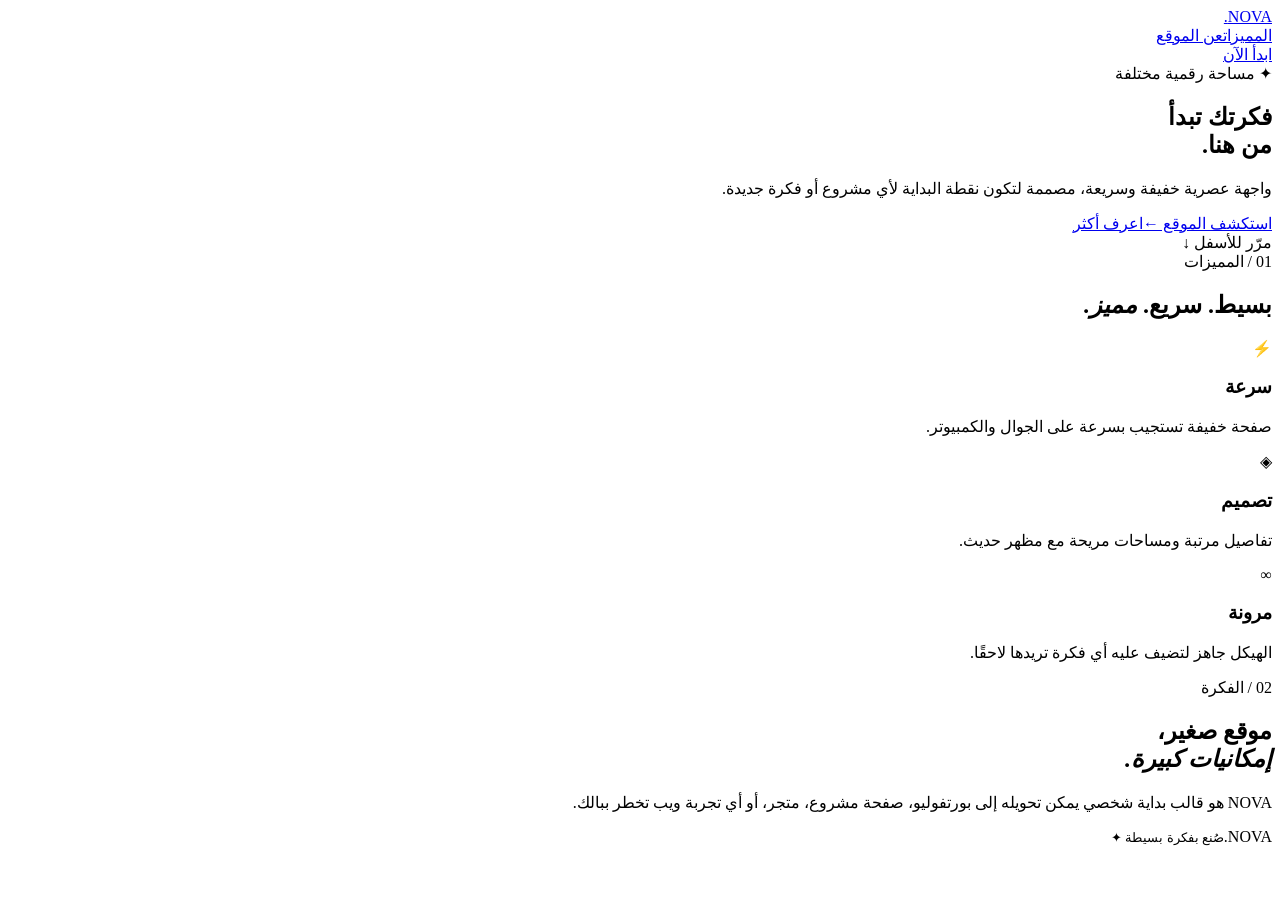
==== index.html @ e1d64559 "Create NOVA website" ====
<!doctype html>
<html lang="ar" dir="rtl">
<head>
  <meta charset="UTF-8">
  <meta name="viewport" content="width=device-width, initial-scale=1.0">
  <meta name="description" content="NOVA — مساحة رقمية بسيطة وسريعة.">
  <title>NOVA — مساحة رقمية</title>
  <link rel="stylesheet" href="style.css">
</head>
<body>
  <div class="orb orb-one"></div><div class="orb orb-two"></div>
  <nav>
    <a class="logo" href="#">NOVA<span>.</span></a>
    <div class="nav-links"><a href="#features">المميزات</a><a href="#about">عن الموقع</a></div>
    <a class="nav-btn" href="#start">ابدأ الآن</a>
  </nav>

  <main>
    <section class="hero" id="start">
      <div class="badge">✦ مساحة رقمية مختلفة</div>
      <h1>فكرتك تبدأ<br><span>من هنا.</span></h1>
      <p>واجهة عصرية خفيفة وسريعة، مصممة لتكون نقطة البداية لأي مشروع أو فكرة جديدة.</p>
      <div class="actions"><a class="primary" href="#features">استكشف الموقع <b>←</b></a><a class="secondary" href="#about">اعرف أكثر</a></div>
      <div class="scroll">مرّر للأسفل <span>↓</span></div>
    </section>

    <section class="features" id="features">
      <div class="section-head"><span>01 / المميزات</span><h2>بسيط. سريع. <em>مميز.</em></h2></div>
      <div class="grid">
        <article><div class="icon">⚡</div><h3>سرعة</h3><p>صفحة خفيفة تستجيب بسرعة على الجوال والكمبيوتر.</p></article>
        <article><div class="icon">◈</div><h3>تصميم</h3><p>تفاصيل مرتبة ومساحات مريحة مع مظهر حديث.</p></article>
        <article><div class="icon">∞</div><h3>مرونة</h3><p>الهيكل جاهز لتضيف عليه أي فكرة تريدها لاحقًا.</p></article>
      </div>
    </section>

    <section class="about" id="about">
      <div><span>02 / الفكرة</span><h2>موقع صغير،<br><em>إمكانيات كبيرة.</em></h2></div>
      <p>NOVA هو قالب بداية شخصي يمكن تحويله إلى بورتفوليو، صفحة مشروع، متجر، أو أي تجربة ويب تخطر ببالك.</p>
    </section>
  </main>

  <footer><span>NOVA.</span><small>صُنع بفكرة بسيطة ✦</small></footer>
  <script src="script.js"></script>
</body>
</html>
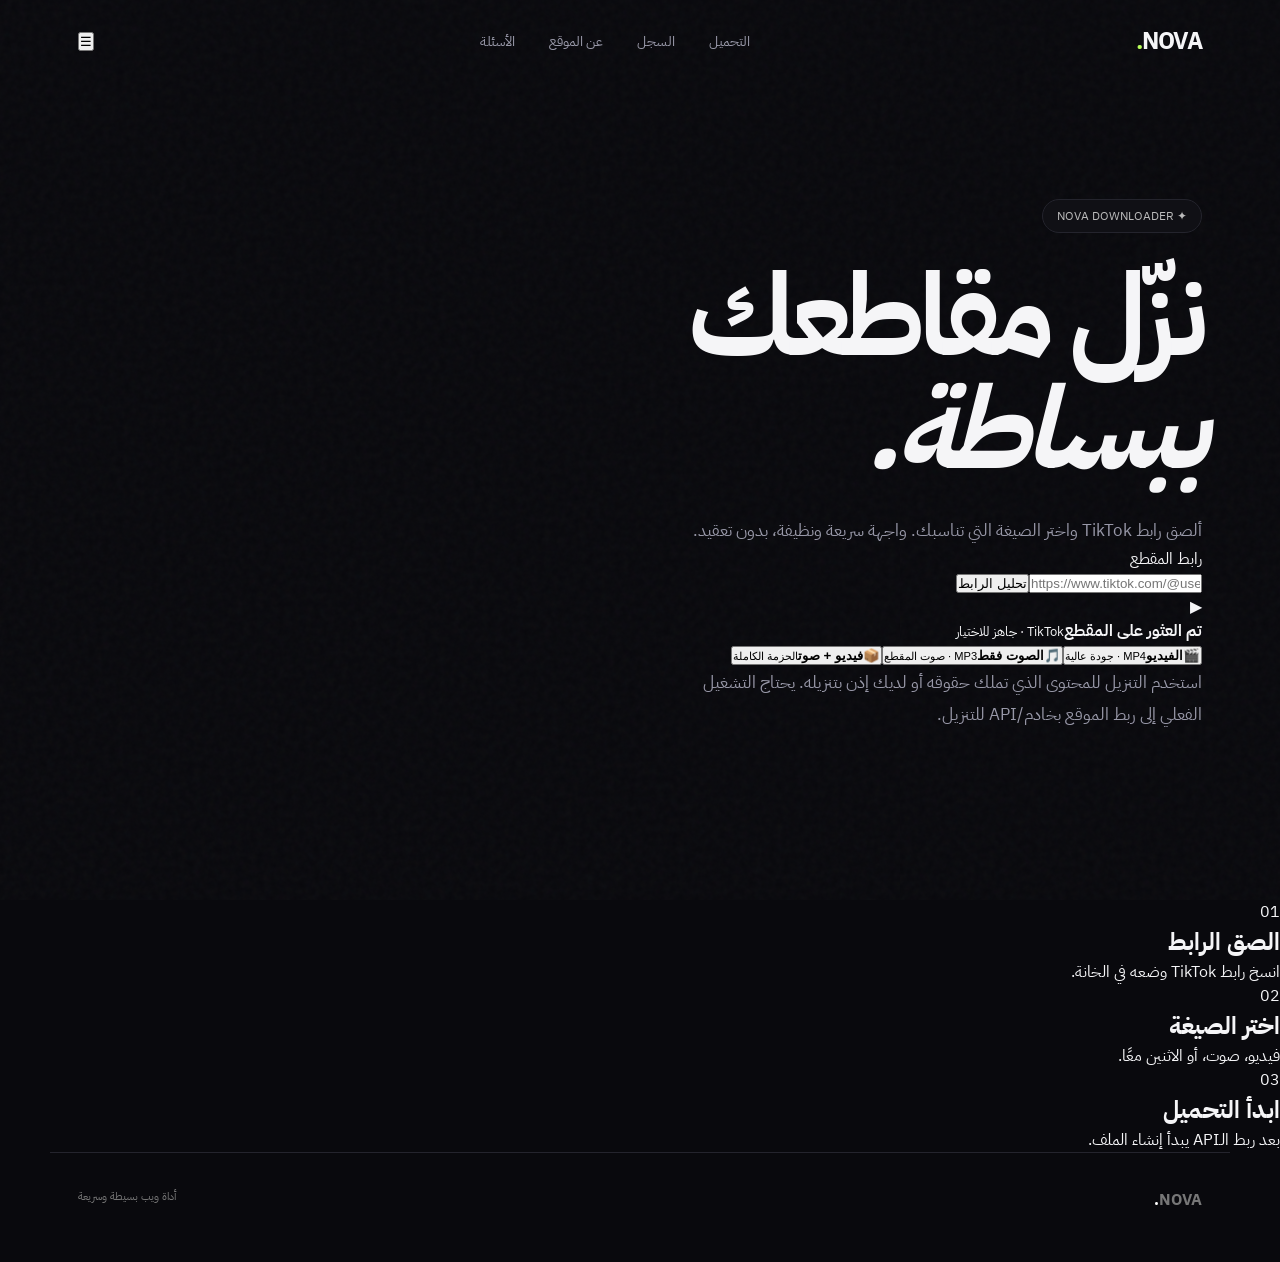
==== commit c4db035f: "Redesign NOVA as multi-page TikTok downloader" ====
--- a/index.html
+++ b/index.html
@@ -1,45 +1,13 @@
 <!doctype html>
-<html lang="ar" dir="rtl">
-<head>
-  <meta charset="UTF-8">
-  <meta name="viewport" content="width=device-width, initial-scale=1.0">
-  <meta name="description" content="NOVA — مساحة رقمية بسيطة وسريعة.">
-  <title>NOVA — مساحة رقمية</title>
-  <link rel="stylesheet" href="style.css">
-</head>
+<html lang="ar" dir="rtl"><head><meta charset="UTF-8"><meta name="viewport" content="width=device-width,initial-scale=1"><meta name="description" content="NOVA Downloader - تحميل محتوى TikTok بسهولة"><title>NOVA Downloader</title><link rel="stylesheet" href="style.css"></head>
 <body>
-  <div class="orb orb-one"></div><div class="orb orb-two"></div>
-  <nav>
-    <a class="logo" href="#">NOVA<span>.</span></a>
-    <div class="nav-links"><a href="#features">المميزات</a><a href="#about">عن الموقع</a></div>
-    <a class="nav-btn" href="#start">ابدأ الآن</a>
-  </nav>
-
-  <main>
-    <section class="hero" id="start">
-      <div class="badge">✦ مساحة رقمية مختلفة</div>
-      <h1>فكرتك تبدأ<br><span>من هنا.</span></h1>
-      <p>واجهة عصرية خفيفة وسريعة، مصممة لتكون نقطة البداية لأي مشروع أو فكرة جديدة.</p>
-      <div class="actions"><a class="primary" href="#features">استكشف الموقع <b>←</b></a><a class="secondary" href="#about">اعرف أكثر</a></div>
-      <div class="scroll">مرّر للأسفل <span>↓</span></div>
-    </section>
-
-    <section class="features" id="features">
-      <div class="section-head"><span>01 / المميزات</span><h2>بسيط. سريع. <em>مميز.</em></h2></div>
-      <div class="grid">
-        <article><div class="icon">⚡</div><h3>سرعة</h3><p>صفحة خفيفة تستجيب بسرعة على الجوال والكمبيوتر.</p></article>
-        <article><div class="icon">◈</div><h3>تصميم</h3><p>تفاصيل مرتبة ومساحات مريحة مع مظهر حديث.</p></article>
-        <article><div class="icon">∞</div><h3>مرونة</h3><p>الهيكل جاهز لتضيف عليه أي فكرة تريدها لاحقًا.</p></article>
-      </div>
-    </section>
-
-    <section class="about" id="about">
-      <div><span>02 / الفكرة</span><h2>موقع صغير،<br><em>إمكانيات كبيرة.</em></h2></div>
-      <p>NOVA هو قالب بداية شخصي يمكن تحويله إلى بورتفوليو، صفحة مشروع، متجر، أو أي تجربة ويب تخطر ببالك.</p>
-    </section>
-  </main>
-
-  <footer><span>NOVA.</span><small>صُنع بفكرة بسيطة ✦</small></footer>
-  <script src="script.js"></script>
-</body>
-</html>+<div class="orb one"></div><div class="orb two"></div>
+<nav><a class="logo" href="index.html">NOVA<span>.</span></a><div class="nav-links"><a class="active" href="index.html">التحميل</a><a href="history.html">السجل</a><a href="about.html">عن الموقع</a><a href="faq.html">الأسئلة</a></div><button class="menu" aria-label="القائمة">☰</button></nav>
+<main>
+<section class="hero"><div class="badge">✦ NOVA DOWNLOADER</div><h1>نزّل مقاطعك<br><em>ببساطة.</em></h1><p>ألصق رابط TikTok واختر الصيغة التي تناسبك. واجهة سريعة ونظيفة، بدون تعقيد.</p>
+<div class="downloader"><label for="url">رابط المقطع</label><div class="input-row"><input id="url" type="url" dir="ltr" placeholder="https://www.tiktok.com/@user/video/..." autocomplete="off"><button id="analyze">تحليل الرابط</button></div><div id="status" class="status"></div></div>
+<div id="options" class="options hidden"><div class="preview"><div class="thumb">▶</div><div><strong id="title">تم العثور على المقطع</strong><small id="meta">TikTok · جاهز للاختيار</small></div></div><div class="option-grid"><button data-type="video"><span>🎬</span><b>الفيديو</b><small>MP4 · جودة عالية</small></button><button data-type="audio"><span>🎵</span><b>الصوت فقط</b><small>MP3 · صوت المقطع</small></button><button data-type="both"><span>📦</span><b>فيديو + صوت</b><small>الحزمة الكاملة</small></button></div></div>
+<p class="note">استخدم التنزيل للمحتوى الذي تملك حقوقه أو لديك إذن بتنزيله. يحتاج التشغيل الفعلي إلى ربط الموقع بخادم/API للتنزيل.</p>
+</section>
+<section class="steps"><div><span>01</span><h2>الصق الرابط</h2><p>انسخ رابط TikTok وضعه في الخانة.</p></div><div><span>02</span><h2>اختر الصيغة</h2><p>فيديو، صوت، أو الاثنين معًا.</p></div><div><span>03</span><h2>ابدأ التحميل</h2><p>بعد ربط الـAPI يبدأ إنشاء الملف.</p></div></section>
+</main><footer><b>NOVA<span>.</span></b><small>أداة ويب بسيطة وسريعة</small></footer><script src="script.js"></script></body></html>
--- a/style.css
+++ b/style.css
@@ -0,0 +1,11 @@
+@import url('https://fonts.googleapis.com/css2?family=IBM+Plex+Sans+Arabic:wght@400;500;600;700&display=swap');
+:root{--bg:#09090d;--text:#f5f5f7;--muted:#9898a8;--line:#24242d;--accent:#b8ff5a}
+*{box-sizing:border-box;margin:0;padding:0}html{scroll-behavior:smooth}body{font-family:'IBM Plex Sans Arabic',sans-serif;background:var(--bg);color:var(--text);overflow-x:hidden}a{color:inherit;text-decoration:none}
+body:before{content:"";position:fixed;inset:0;pointer-events:none;opacity:.035;background-image:url("data:image/svg+xml,%3Csvg viewBox='0 0 160 160' xmlns='http://www.w3.org/2000/svg'%3E%3Cfilter id='n'%3E%3CfeTurbulence type='fractalNoise' baseFrequency='.8' numOctaves='4' stitchTiles='stitch'/%3E%3C/filter%3E%3Crect width='100%25' height='100%25' filter='url(%23n)'/%3E%3C/svg%3E")}
+nav{height:82px;display:flex;align-items:center;justify-content:space-between;max-width:1180px;margin:auto;padding:0 28px;position:relative;z-index:2}.logo{font-size:24px;font-weight:700;letter-spacing:-1px}.logo span{color:var(--accent)}.nav-links{display:flex;gap:34px;color:var(--muted);font-size:14px}.nav-links a:hover{color:white}.nav-btn{border:1px solid var(--line);padding:10px 18px;border-radius:100px;font-size:13px}
+.hero{min-height:calc(100vh - 82px);max-width:1180px;margin:auto;padding:13vh 28px 60px;position:relative}.badge{display:inline-block;border:1px solid var(--line);border-radius:100px;padding:7px 14px;color:#bbb;font-size:12px;background:#101015}.hero h1{font-size:clamp(58px,9vw,125px);line-height:.98;letter-spacing:-6px;margin:28px 0;max-width:900px}.hero h1 span,.about em{font-style:normal;color:var(--accent)}.hero p{max-width:510px;color:var(--muted);font-size:17px;line-height:1.9}.actions{display:flex;gap:12px;margin-top:34px}.primary,.secondary{padding:14px 22px;border-radius:9px;font-size:14px}.primary{background:var(--accent);color:#10110b;font-weight:700}.primary b{margin-right:10px}.secondary{border:1px solid var(--line)}.scroll{position:absolute;bottom:30px;color:#777;font-size:11px}.scroll span{margin-right:8px;color:var(--accent)}
+.orb{position:absolute;width:420px;height:420px;border-radius:50%;filter:blur(100px);opacity:.1;pointer-events:none}.orb-one{background:#b8ff5a;top:140px;right:-120px}.orb-two{background:#704cff;bottom:0;left:-180px}
+.features,.about{max-width:1180px;margin:auto;padding:120px 28px}.section-head{display:flex;justify-content:space-between;align-items:end;border-bottom:1px solid var(--line);padding-bottom:24px}.section-head span,.about>div>span{font-size:12px;color:#777}.section-head h2,.about h2{font-size:clamp(38px,5vw,68px);letter-spacing:-3px}.section-head em{font-style:normal;color:var(--accent)}.grid{display:grid;grid-template-columns:repeat(3,1fr);gap:1px;background:var(--line);margin-top:50px}.grid article{background:var(--bg);padding:38px 30px;min-height:230px}.icon{font-size:27px;color:var(--accent);margin-bottom:35px}.grid h3{font-size:22px;margin-bottom:10px}.grid p,.about p{color:var(--muted);line-height:1.9;font-size:14px}
+.about{display:grid;grid-template-columns:1fr 1fr;gap:80px;align-items:end;border-top:1px solid var(--line)}.about p{max-width:480px}
+footer{max-width:1180px;margin:auto;padding:35px 28px 50px;border-top:1px solid var(--line);display:flex;justify-content:space-between;color:#777}footer span{color:white;font-weight:700}footer small{font-size:11px}
+@media(max-width:700px){.nav-links{display:none}.hero{padding-top:12vh}.hero h1{letter-spacing:-3px}.hero p{font-size:15px}.grid{grid-template-columns:1fr}.about{grid-template-columns:1fr;gap:30px}.features,.about{padding-top:80px;padding-bottom:80px}.section-head{display:block}.section-head h2{margin-top:20px}.orb{width:250px;height:250px}}
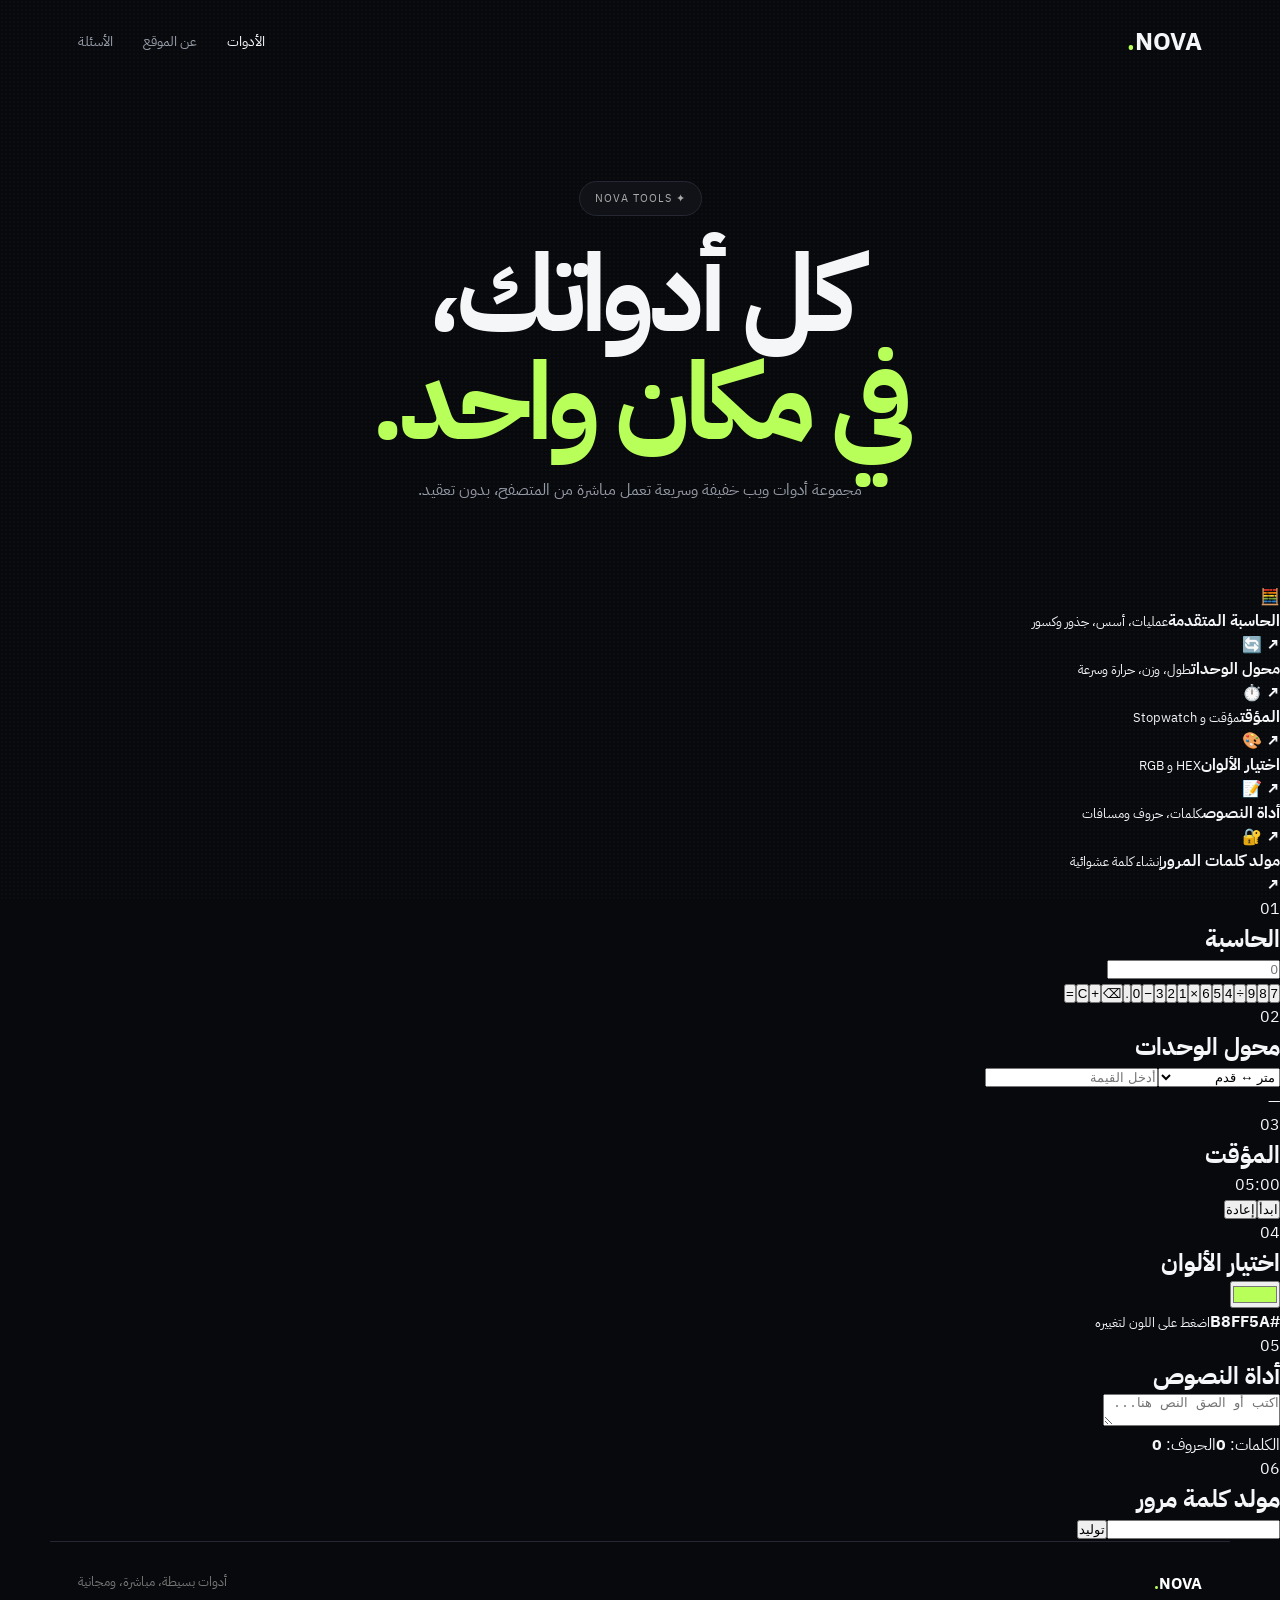
==== commit f1c8b7c7: "Replace downloader with NOVA Tools dashboard" ====
--- a/index.html
+++ b/index.html
@@ -1,13 +1,19 @@
 <!doctype html>
-<html lang="ar" dir="rtl"><head><meta charset="UTF-8"><meta name="viewport" content="width=device-width,initial-scale=1"><meta name="description" content="NOVA Downloader - تحميل محتوى TikTok بسهولة"><title>NOVA Downloader</title><link rel="stylesheet" href="style.css"></head>
-<body>
-<div class="orb one"></div><div class="orb two"></div>
-<nav><a class="logo" href="index.html">NOVA<span>.</span></a><div class="nav-links"><a class="active" href="index.html">التحميل</a><a href="history.html">السجل</a><a href="about.html">عن الموقع</a><a href="faq.html">الأسئلة</a></div><button class="menu" aria-label="القائمة">☰</button></nav>
-<main>
-<section class="hero"><div class="badge">✦ NOVA DOWNLOADER</div><h1>نزّل مقاطعك<br><em>ببساطة.</em></h1><p>ألصق رابط TikTok واختر الصيغة التي تناسبك. واجهة سريعة ونظيفة، بدون تعقيد.</p>
-<div class="downloader"><label for="url">رابط المقطع</label><div class="input-row"><input id="url" type="url" dir="ltr" placeholder="https://www.tiktok.com/@user/video/..." autocomplete="off"><button id="analyze">تحليل الرابط</button></div><div id="status" class="status"></div></div>
-<div id="options" class="options hidden"><div class="preview"><div class="thumb">▶</div><div><strong id="title">تم العثور على المقطع</strong><small id="meta">TikTok · جاهز للاختيار</small></div></div><div class="option-grid"><button data-type="video"><span>🎬</span><b>الفيديو</b><small>MP4 · جودة عالية</small></button><button data-type="audio"><span>🎵</span><b>الصوت فقط</b><small>MP3 · صوت المقطع</small></button><button data-type="both"><span>📦</span><b>فيديو + صوت</b><small>الحزمة الكاملة</small></button></div></div>
-<p class="note">استخدم التنزيل للمحتوى الذي تملك حقوقه أو لديك إذن بتنزيله. يحتاج التشغيل الفعلي إلى ربط الموقع بخادم/API للتنزيل.</p>
+<html lang="ar" dir="rtl"><head><meta charset="UTF-8"><meta name="viewport" content="width=device-width,initial-scale=1"><meta name="description" content="NOVA Tools — أدوات ويب سريعة ومفيدة"><title>NOVA Tools</title><link rel="stylesheet" href="style.css"></head>
+<body><nav><a class="logo" href="index.html">NOVA<span>.</span></a><div class="nav-links"><a class="active" href="index.html">الأدوات</a><a href="about.html">عن الموقع</a><a href="faq.html">الأسئلة</a></div><button class="menu" aria-label="القائمة">☰</button></nav>
+<main><section class="hero"><div class="badge">✦ NOVA TOOLS</div><h1>كل أدواتك،<br><em>في مكان واحد.</em></h1><p>مجموعة أدوات ويب خفيفة وسريعة تعمل مباشرة من المتصفح، بدون تعقيد.</p></section>
+<section class="tools">
+<a class="tool featured" href="#calculator"><span class="icon">🧮</span><div><b>الحاسبة المتقدمة</b><small>عمليات، أسس، جذور وكسور</small></div><strong>↗</strong></a>
+<a class="tool" href="#converter"><span class="icon">🔄</span><div><b>محول الوحدات</b><small>طول، وزن، حرارة وسرعة</small></div><strong>↗</strong></a>
+<a class="tool" href="#timer"><span class="icon">⏱️</span><div><b>المؤقت</b><small>مؤقت و Stopwatch</small></div><strong>↗</strong></a>
+<a class="tool" href="#colors"><span class="icon">🎨</span><div><b>اختيار الألوان</b><small>HEX و RGB</small></div><strong>↗</strong></a>
+<a class="tool" href="#text"><span class="icon">📝</span><div><b>أداة النصوص</b><small>كلمات، حروف ومسافات</small></div><strong>↗</strong></a>
+<a class="tool" href="#password"><span class="icon">🔐</span><div><b>مولد كلمات المرور</b><small>إنشاء كلمة عشوائية</small></div><strong>↗</strong></a>
 </section>
-<section class="steps"><div><span>01</span><h2>الصق الرابط</h2><p>انسخ رابط TikTok وضعه في الخانة.</p></div><div><span>02</span><h2>اختر الصيغة</h2><p>فيديو، صوت، أو الاثنين معًا.</p></div><div><span>03</span><h2>ابدأ التحميل</h2><p>بعد ربط الـAPI يبدأ إنشاء الملف.</p></div></section>
-</main><footer><b>NOVA<span>.</span></b><small>أداة ويب بسيطة وسريعة</small></footer><script src="script.js"></script></body></html>+<section class="quick" id="calculator"><div class="section-title"><span>01</span><h2>الحاسبة</h2></div><div class="calc"><input id="calcDisplay" readonly placeholder="0"><div class="calc-grid"><button data-calc="7">7</button><button data-calc="8">8</button><button data-calc="9">9</button><button data-calc="÷">÷</button><button data-calc="4">4</button><button data-calc="5">5</button><button data-calc="6">6</button><button data-calc="×">×</button><button data-calc="1">1</button><button data-calc="2">2</button><button data-calc="3">3</button><button data-calc="−">−</button><button data-calc="0">0</button><button data-calc=".">.</button><button data-calc="⌫">⌫</button><button data-calc="+">+</button><button data-calc="C">C</button><button data-calc="=">=</button></div></div></section>
+<section class="quick" id="converter"><div class="section-title"><span>02</span><h2>محول الوحدات</h2></div><div class="panel"><select id="unitType"><option value="length">متر ↔ قدم</option><option value="weight">كيلوغرام ↔ رطل</option><option value="temp">مئوية ↔ فهرنهايت</option></select><input id="unitInput" type="number" placeholder="أدخل القيمة"><div class="result" id="unitResult">—</div></div></section>
+<section class="quick" id="timer"><div class="section-title"><span>03</span><h2>المؤقت</h2></div><div class="panel timer"><div id="timerDisplay">05:00</div><div><button id="startTimer">ابدأ</button><button id="resetTimer">إعادة</button></div></div></section>
+<section class="quick" id="colors"><div class="section-title"><span>04</span><h2>اختيار الألوان</h2></div><div class="panel color-panel"><input id="color" type="color" value="#b8ff5a"><div><b id="hex">#B8FF5A</b><small>اضغط على اللون لتغييره</small></div></div></section>
+<section class="quick" id="text"><div class="section-title"><span>05</span><h2>أداة النصوص</h2></div><div class="panel"><textarea id="textInput" placeholder="اكتب أو الصق النص هنا..."></textarea><div class="stats"><span>الكلمات: <b id="words">0</b></span><span>الحروف: <b id="chars">0</b></span></div></div></section>
+<section class="quick" id="password"><div class="section-title"><span>06</span><h2>مولد كلمة مرور</h2></div><div class="panel password"><input id="passwordOutput" readonly><button id="generate">توليد</button></div></section>
+</main><footer><b>NOVA<span>.</span></b><small>أدوات بسيطة، مباشرة، ومجانية</small></footer><script src="script.js"></script></body></html>
--- a/style.css
+++ b/style.css
@@ -1,11 +1 @@
-@import url('https://fonts.googleapis.com/css2?family=IBM+Plex+Sans+Arabic:wght@400;500;600;700&display=swap');
-:root{--bg:#09090d;--text:#f5f5f7;--muted:#9898a8;--line:#24242d;--accent:#b8ff5a}
-*{box-sizing:border-box;margin:0;padding:0}html{scroll-behavior:smooth}body{font-family:'IBM Plex Sans Arabic',sans-serif;background:var(--bg);color:var(--text);overflow-x:hidden}a{color:inherit;text-decoration:none}
-body:before{content:"";position:fixed;inset:0;pointer-events:none;opacity:.035;background-image:url("data:image/svg+xml,%3Csvg viewBox='0 0 160 160' xmlns='http://www.w3.org/2000/svg'%3E%3Cfilter id='n'%3E%3CfeTurbulence type='fractalNoise' baseFrequency='.8' numOctaves='4' stitchTiles='stitch'/%3E%3C/filter%3E%3Crect width='100%25' height='100%25' filter='url(%23n)'/%3E%3C/svg%3E")}
-nav{height:82px;display:flex;align-items:center;justify-content:space-between;max-width:1180px;margin:auto;padding:0 28px;position:relative;z-index:2}.logo{font-size:24px;font-weight:700;letter-spacing:-1px}.logo span{color:var(--accent)}.nav-links{display:flex;gap:34px;color:var(--muted);font-size:14px}.nav-links a:hover{color:white}.nav-btn{border:1px solid var(--line);padding:10px 18px;border-radius:100px;font-size:13px}
-.hero{min-height:calc(100vh - 82px);max-width:1180px;margin:auto;padding:13vh 28px 60px;position:relative}.badge{display:inline-block;border:1px solid var(--line);border-radius:100px;padding:7px 14px;color:#bbb;font-size:12px;background:#101015}.hero h1{font-size:clamp(58px,9vw,125px);line-height:.98;letter-spacing:-6px;margin:28px 0;max-width:900px}.hero h1 span,.about em{font-style:normal;color:var(--accent)}.hero p{max-width:510px;color:var(--muted);font-size:17px;line-height:1.9}.actions{display:flex;gap:12px;margin-top:34px}.primary,.secondary{padding:14px 22px;border-radius:9px;font-size:14px}.primary{background:var(--accent);color:#10110b;font-weight:700}.primary b{margin-right:10px}.secondary{border:1px solid var(--line)}.scroll{position:absolute;bottom:30px;color:#777;font-size:11px}.scroll span{margin-right:8px;color:var(--accent)}
-.orb{position:absolute;width:420px;height:420px;border-radius:50%;filter:blur(100px);opacity:.1;pointer-events:none}.orb-one{background:#b8ff5a;top:140px;right:-120px}.orb-two{background:#704cff;bottom:0;left:-180px}
-.features,.about{max-width:1180px;margin:auto;padding:120px 28px}.section-head{display:flex;justify-content:space-between;align-items:end;border-bottom:1px solid var(--line);padding-bottom:24px}.section-head span,.about>div>span{font-size:12px;color:#777}.section-head h2,.about h2{font-size:clamp(38px,5vw,68px);letter-spacing:-3px}.section-head em{font-style:normal;color:var(--accent)}.grid{display:grid;grid-template-columns:repeat(3,1fr);gap:1px;background:var(--line);margin-top:50px}.grid article{background:var(--bg);padding:38px 30px;min-height:230px}.icon{font-size:27px;color:var(--accent);margin-bottom:35px}.grid h3{font-size:22px;margin-bottom:10px}.grid p,.about p{color:var(--muted);line-height:1.9;font-size:14px}
-.about{display:grid;grid-template-columns:1fr 1fr;gap:80px;align-items:end;border-top:1px solid var(--line)}.about p{max-width:480px}
-footer{max-width:1180px;margin:auto;padding:35px 28px 50px;border-top:1px solid var(--line);display:flex;justify-content:space-between;color:#777}footer span{color:white;font-weight:700}footer small{font-size:11px}
-@media(max-width:700px){.nav-links{display:none}.hero{padding-top:12vh}.hero h1{letter-spacing:-3px}.hero p{font-size:15px}.grid{grid-template-columns:1fr}.about{grid-template-columns:1fr;gap:30px}.features,.about{padding-top:80px;padding-bottom:80px}.section-head{display:block}.section-head h2{margin-top:20px}.orb{width:250px;height:250px}}
+@import url('https://fonts.googleapis.com/css2?family=IBM+Plex+Sans+Arabic:wght@400;500;600;700&display=swap');:root{--bg:#08090c;--card:#101217;--text:#f5f6f8;--muted:#969ba8;--line:#252832;--accent:#b8ff5a}*{box-sizing:border-box;margin:0;padding:0}html{scroll-behavior:smooth}body{font-family:'IBM Plex Sans Arabic',sans-serif;background:var(--bg);color:var(--text);min-height:100vh;overflow-x:hidden}body:before{content:"";position:fixed;inset:0;pointer-events:none;opacity:.025;background-image:radial-gradient(#fff 1px,transparent 1px);background-size:4px 4px}a{color:inherit;text-decoration:none}nav{height:82px;max-width:1180px;margin:auto;padding:0 28px;display:flex;align-items:center;justify-content:space-between;position:relative;z-index:3}.logo{font-size:25px;font-weight:700}.logo span,footer span{color:var(--accent)}.nav-links{display:flex;gap:30px;color:var(--muted);font-size:14px}.nav-links a:hover,.nav-links .active{color:var(--text)}.menu{display:none;background:none;border:0;color:white;font-size:22px}.orb{position:fixed;width:380px;height:380px;border-radius:50%;filter:blur(110px);opacity:.08;pointer-events:none}.one{background:var(--accent);right:-140px;top:130px}.two{background:#7155ff;left:-170px;bottom:0}.hero{max-width:980px;margin:auto;text-align:center;padding:11vh 25px 80px;position:relative}.badge{display:inline-block;border:1px solid var(--line);background:#101217;border-radius:100px;padding:8px 15px;color:#aaa;font-size:11px;letter-spacing:1px}.hero h1{font-size:clamp(55px,9vw,108px);line-height:1;letter-spacing:-5px;margin:25px 0 18px}.hero em,.page-head em{color:var(--accent);font-style:normal}.hero>p{max-width:570px;margin:auto;color:var(--muted);line-height:1.9}.downloader{max-width:760px;margin:42px auto 0;text-align:right;background:rgba(16,18,23,.9);border:1px solid var(--line);padding:20px;border-radius:18px}.downloader label{display:block;font-size:12px;color:#aaa;margin-bottom:9px}.input-row{display:flex;gap:10px}.input-row input{flex:1;background:#08090c;border:1px solid var(--line);color:white;border-radius:11px;padding:15px;font:inherit;font-size:13px;outline:none}.input-row input:focus{border-color:#59604e}.input-row button{border:0;background:var(--accent);color:#10110b;border-radius:11px;padding:0 22px;font:inherit;font-weight:700;cursor:pointer}.status{font-size:12px;color:var(--muted);margin-top:10px;min-height:18px}.options{max-width:760px;margin:16px auto 0;background:var(--card);border:1px solid var(--line);padding:18px;border-radius:18px;text-align:right}.hidden{display:none}.preview{display:flex;gap:14px;align-items:center;padding-bottom:16px;border-bottom:1px solid var(--line)}.thumb{width:52px;height:52px;border-radius:10px;background:#191c23;display:grid;place-items:center;color:var(--accent)}.preview small,.option-grid small{display:block;color:var(--muted);margin-top:3px;font-size:11px}.option-grid{display:grid;grid-template-columns:repeat(3,1fr);gap:10px;margin-top:14px}.option-grid button{background:#0c0e13;color:white;border:1px solid var(--line);border-radius:12px;padding:16px;text-align:right;cursor:pointer;font:inherit}.option-grid button:hover{border-color:#667050;transform:translateY(-1px)}.option-grid span{font-size:21px;display:block;margin-bottom:12px}.note{font-size:11px;color:#666;max-width:700px;margin:18px auto;line-height:1.8}.steps{max-width:1180px;margin:auto;border-top:1px solid var(--line);display:grid;grid-template-columns:repeat(3,1fr);padding:70px 28px}.steps>div{padding:10px 25px;border-left:1px solid var(--line)}.steps>div:last-child{border-left:0}.steps span,.page-head>span{color:#777;font-size:11px}.steps h2{font-size:22px;margin:12px 0 7px}.steps p,.page-head p,.about-grid p,.faq p{color:var(--muted);font-size:13px;line-height:1.9}footer{max-width:1180px;margin:auto;padding:30px 28px 45px;border-top:1px solid var(--line);display:flex;justify-content:space-between;color:#777}footer b{color:white}.page{max-width:1050px;margin:auto;padding:100px 28px 120px;min-height:calc(100vh - 82px)}.page-head h1{font-size:clamp(55px,8vw,100px);line-height:1;letter-spacing:-5px;margin:22px 0 15px}.page-head p{max-width:500px}.about-grid{display:grid;grid-template-columns:1fr 1fr;gap:1px;background:var(--line);margin-top:70px}.about-grid article{background:var(--bg);padding:35px;min-height:220px}.about-grid article>span{font-size:24px}.about-grid h2{margin:28px 0 10px}.faq{margin-top:60px;border-top:1px solid var(--line)}details{border-bottom:1px solid var(--line);padding:24px 5px}summary{cursor:pointer;font-size:17px;font-weight:600}details p{padding-top:15px;max-width:750px}.history{margin-top:55px}.empty{border:1px dashed var(--line);border-radius:16px;padding:60px;text-align:center;color:#666}@media(max-width:700px){.nav-links{display:none}.menu{display:block}.hero{padding-top:8vh}.hero h1,.page-head h1{letter-spacing:-3px}.input-row{flex-direction:column}.input-row button{padding:13px}.option-grid,.about-grid,.steps{grid-template-columns:1fr}.steps>div{border-left:0;border-bottom:1px solid var(--line);padding:25px 0}.steps>div:last-child{border-bottom:0}.page{padding-top:70px}}
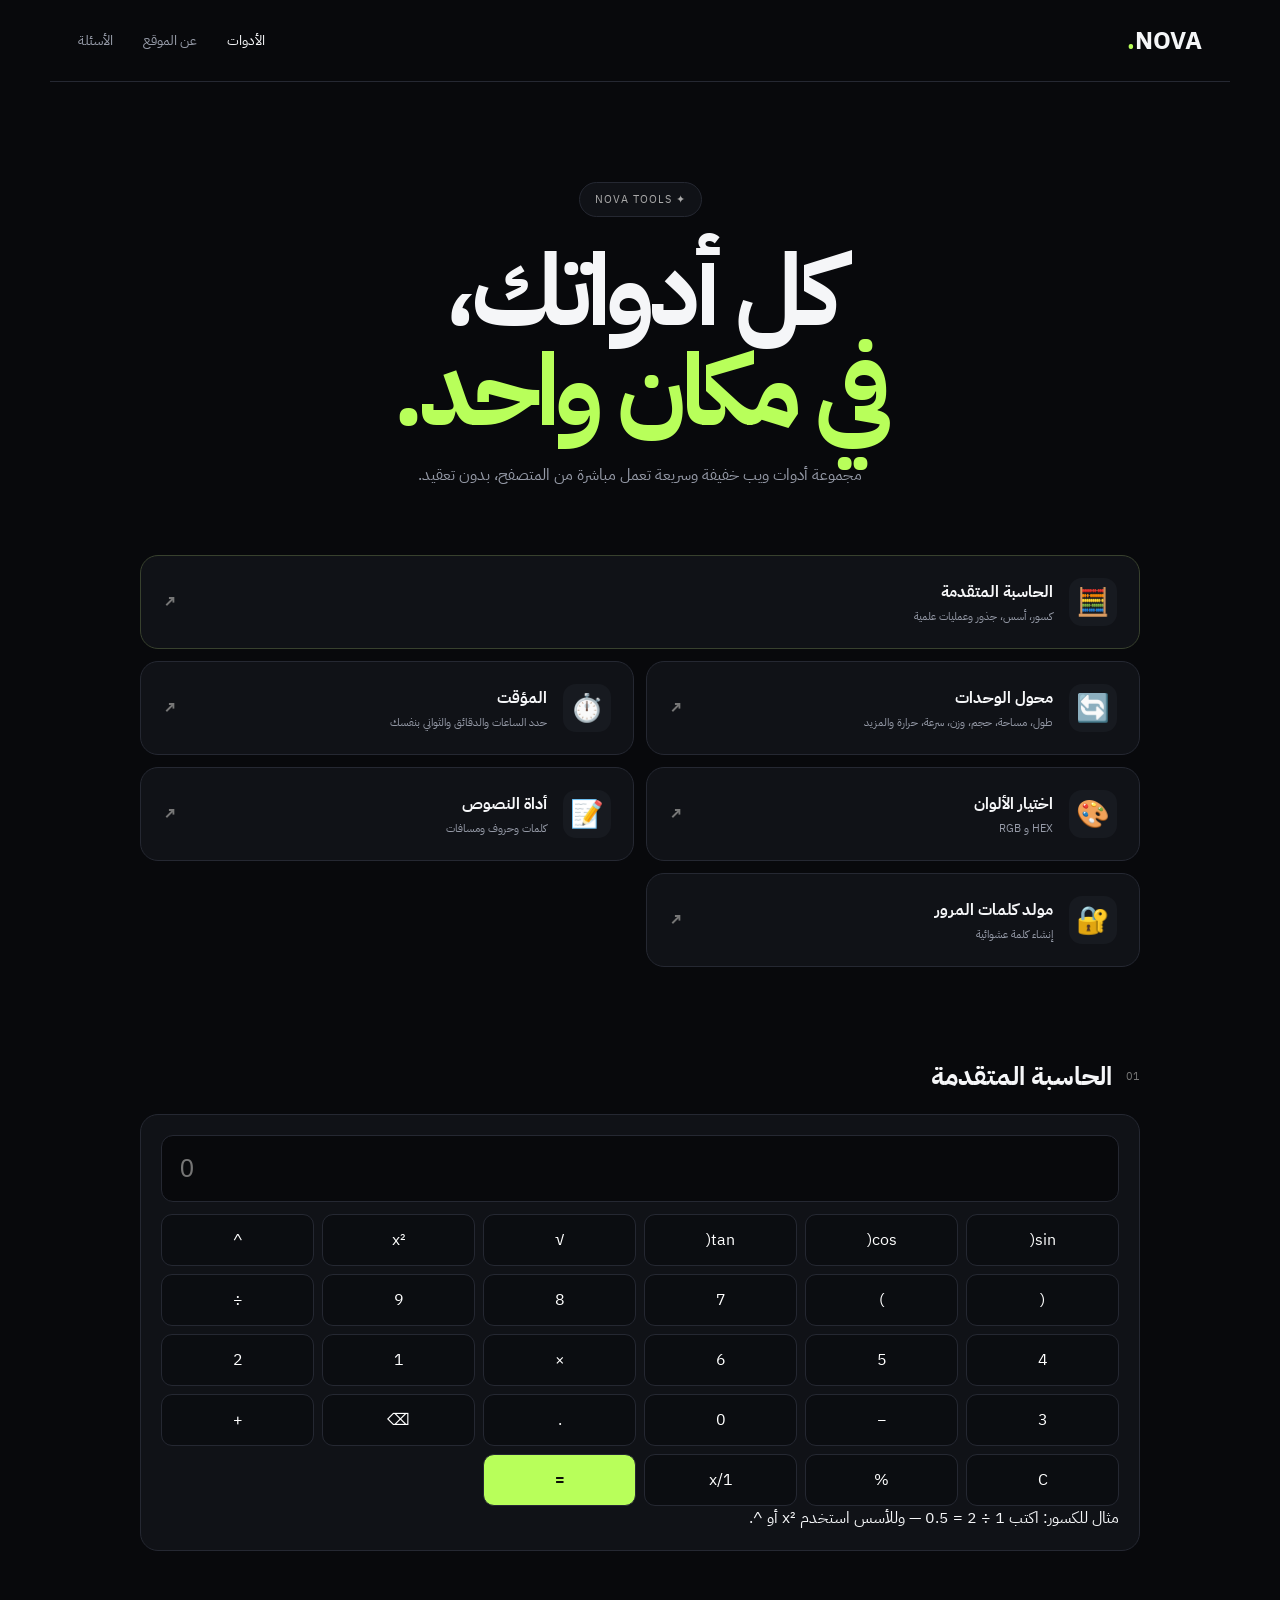
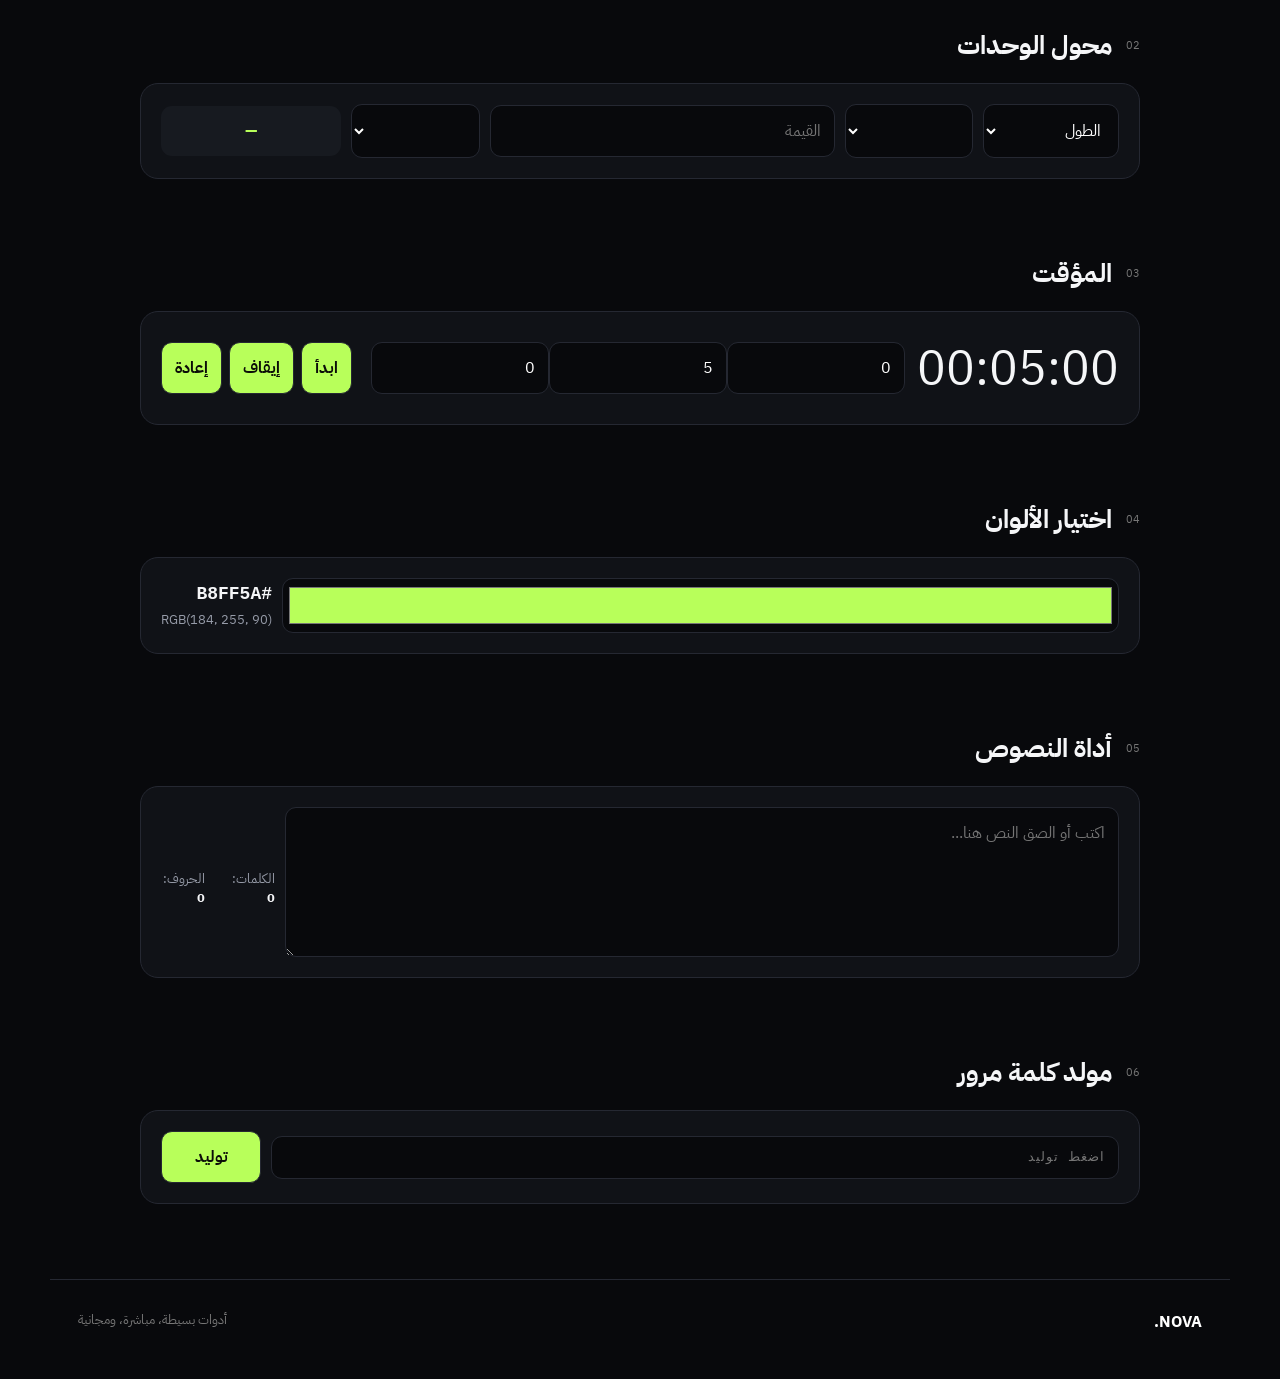
==== commit 7c171b34: "Upgrade calculator converter and timer UI" ====
--- a/index.html
+++ b/index.html
@@ -1,19 +1,20 @@
 <!doctype html>
 <html lang="ar" dir="rtl"><head><meta charset="UTF-8"><meta name="viewport" content="width=device-width,initial-scale=1"><meta name="description" content="NOVA Tools — أدوات ويب سريعة ومفيدة"><title>NOVA Tools</title><link rel="stylesheet" href="style.css"></head>
-<body><nav><a class="logo" href="index.html">NOVA<span>.</span></a><div class="nav-links"><a class="active" href="index.html">الأدوات</a><a href="about.html">عن الموقع</a><a href="faq.html">الأسئلة</a></div><button class="menu" aria-label="القائمة">☰</button></nav>
+<body><nav><a class="logo" href="index.html">NOVA<span>.</span></a><div class="nav-links"><a class="active" href="index.html">الأدوات</a><a href="about.html">عن الموقع</a><a href="faq.html">الأسئلة</a></div><button class="menu">☰</button></nav>
 <main><section class="hero"><div class="badge">✦ NOVA TOOLS</div><h1>كل أدواتك،<br><em>في مكان واحد.</em></h1><p>مجموعة أدوات ويب خفيفة وسريعة تعمل مباشرة من المتصفح، بدون تعقيد.</p></section>
 <section class="tools">
-<a class="tool featured" href="#calculator"><span class="icon">🧮</span><div><b>الحاسبة المتقدمة</b><small>عمليات، أسس، جذور وكسور</small></div><strong>↗</strong></a>
-<a class="tool" href="#converter"><span class="icon">🔄</span><div><b>محول الوحدات</b><small>طول، وزن، حرارة وسرعة</small></div><strong>↗</strong></a>
-<a class="tool" href="#timer"><span class="icon">⏱️</span><div><b>المؤقت</b><small>مؤقت و Stopwatch</small></div><strong>↗</strong></a>
+<a class="tool featured" href="#calculator"><span class="icon">🧮</span><div><b>الحاسبة المتقدمة</b><small>كسور، أسس، جذور وعمليات علمية</small></div><strong>↗</strong></a>
+<a class="tool" href="#converter"><span class="icon">🔄</span><div><b>محول الوحدات</b><small>طول، مساحة، حجم، وزن، سرعة، حرارة والمزيد</small></div><strong>↗</strong></a>
+<a class="tool" href="#timer"><span class="icon">⏱️</span><div><b>المؤقت</b><small>حدد الساعات والدقائق والثواني بنفسك</small></div><strong>↗</strong></a>
 <a class="tool" href="#colors"><span class="icon">🎨</span><div><b>اختيار الألوان</b><small>HEX و RGB</small></div><strong>↗</strong></a>
-<a class="tool" href="#text"><span class="icon">📝</span><div><b>أداة النصوص</b><small>كلمات، حروف ومسافات</small></div><strong>↗</strong></a>
+<a class="tool" href="#text"><span class="icon">📝</span><div><b>أداة النصوص</b><small>كلمات وحروف ومسافات</small></div><strong>↗</strong></a>
 <a class="tool" href="#password"><span class="icon">🔐</span><div><b>مولد كلمات المرور</b><small>إنشاء كلمة عشوائية</small></div><strong>↗</strong></a>
 </section>
-<section class="quick" id="calculator"><div class="section-title"><span>01</span><h2>الحاسبة</h2></div><div class="calc"><input id="calcDisplay" readonly placeholder="0"><div class="calc-grid"><button data-calc="7">7</button><button data-calc="8">8</button><button data-calc="9">9</button><button data-calc="÷">÷</button><button data-calc="4">4</button><button data-calc="5">5</button><button data-calc="6">6</button><button data-calc="×">×</button><button data-calc="1">1</button><button data-calc="2">2</button><button data-calc="3">3</button><button data-calc="−">−</button><button data-calc="0">0</button><button data-calc=".">.</button><button data-calc="⌫">⌫</button><button data-calc="+">+</button><button data-calc="C">C</button><button data-calc="=">=</button></div></div></section>
-<section class="quick" id="converter"><div class="section-title"><span>02</span><h2>محول الوحدات</h2></div><div class="panel"><select id="unitType"><option value="length">متر ↔ قدم</option><option value="weight">كيلوغرام ↔ رطل</option><option value="temp">مئوية ↔ فهرنهايت</option></select><input id="unitInput" type="number" placeholder="أدخل القيمة"><div class="result" id="unitResult">—</div></div></section>
-<section class="quick" id="timer"><div class="section-title"><span>03</span><h2>المؤقت</h2></div><div class="panel timer"><div id="timerDisplay">05:00</div><div><button id="startTimer">ابدأ</button><button id="resetTimer">إعادة</button></div></div></section>
-<section class="quick" id="colors"><div class="section-title"><span>04</span><h2>اختيار الألوان</h2></div><div class="panel color-panel"><input id="color" type="color" value="#b8ff5a"><div><b id="hex">#B8FF5A</b><small>اضغط على اللون لتغييره</small></div></div></section>
+<section class="quick" id="calculator"><div class="section-title"><span>01</span><h2>الحاسبة المتقدمة</h2></div><div class="calc"><input id="calcDisplay" readonly placeholder="0"><div class="calc-grid">
+<button data-calc="sin(">sin(</button><button data-calc="cos(">cos(</button><button data-calc="tan(">tan(</button><button data-calc="√">√</button><button data-calc="x²">x²</button><button data-calc="^">^</button><button data-calc="(">(</button><button data-calc=")">)</button><button data-calc="7">7</button><button data-calc="8">8</button><button data-calc="9">9</button><button data-calc="÷">÷</button><button data-calc="4">4</button><button data-calc="5">5</button><button data-calc="6">6</button><button data-calc="×">×</button><button data-calc="1">1</button><button data-calc="2">2</button><button data-calc="3">3</button><button data-calc="−">−</button><button data-calc="0">0</button><button data-calc=".">.</button><button data-calc="⌫">⌫</button><button data-calc="+">+</button><button data-calc="C">C</button><button data-calc="%">%</button><button data-calc="1/x">1/x</button><button data-calc="=">=</button></div><p class="hint">مثال للكسور: اكتب 1 ÷ 2 = 0.5 — وللأسس استخدم x² أو ^.</p></div></section>
+<section class="quick" id="converter"><div class="section-title"><span>02</span><h2>محول الوحدات</h2></div><div class="panel converter"><select id="unitCategory"><option value="length">الطول</option><option value="area">المساحة</option><option value="volume">الحجم</option><option value="weight">الوزن</option><option value="speed">السرعة</option><option value="temp">الحرارة</option><option value="time">الوقت</option><option value="data">البيانات الرقمية</option></select><select id="fromUnit"></select><input id="unitInput" type="number" placeholder="القيمة"><select id="toUnit"></select><div class="result" id="unitResult">—</div></div></section>
+<section class="quick" id="timer"><div class="section-title"><span>03</span><h2>المؤقت</h2></div><div class="panel timer"><div class="timer-display" id="timerDisplay">00:05:00</div><div class="timer-inputs"><input id="hours" type="number" min="0" max="99" value="0" placeholder="ساعات"><input id="minutes" type="number" min="0" max="59" value="5" placeholder="دقائق"><input id="seconds" type="number" min="0" max="59" value="0" placeholder="ثواني"></div><div><button id="startTimer">ابدأ</button><button id="pauseTimer">إيقاف</button><button id="resetTimer">إعادة</button></div></div></section>
+<section class="quick" id="colors"><div class="section-title"><span>04</span><h2>اختيار الألوان</h2></div><div class="panel color-panel"><input id="color" type="color" value="#b8ff5a"><div><b id="hex">#B8FF5A</b><small id="rgb">RGB(184, 255, 90)</small></div></div></section>
 <section class="quick" id="text"><div class="section-title"><span>05</span><h2>أداة النصوص</h2></div><div class="panel"><textarea id="textInput" placeholder="اكتب أو الصق النص هنا..."></textarea><div class="stats"><span>الكلمات: <b id="words">0</b></span><span>الحروف: <b id="chars">0</b></span></div></div></section>
-<section class="quick" id="password"><div class="section-title"><span>06</span><h2>مولد كلمة مرور</h2></div><div class="panel password"><input id="passwordOutput" readonly><button id="generate">توليد</button></div></section>
+<section class="quick" id="password"><div class="section-title"><span>06</span><h2>مولد كلمة مرور</h2></div><div class="panel password"><input id="passwordOutput" readonly placeholder="اضغط توليد"><button id="generate">توليد</button></div></section>
 </main><footer><b>NOVA<span>.</span></b><small>أدوات بسيطة، مباشرة، ومجانية</small></footer><script src="script.js"></script></body></html>
--- a/style.css
+++ b/style.css
@@ -1 +1 @@
-@import url('https://fonts.googleapis.com/css2?family=IBM+Plex+Sans+Arabic:wght@400;500;600;700&display=swap');:root{--bg:#08090c;--card:#101217;--text:#f5f6f8;--muted:#969ba8;--line:#252832;--accent:#b8ff5a}*{box-sizing:border-box;margin:0;padding:0}html{scroll-behavior:smooth}body{font-family:'IBM Plex Sans Arabic',sans-serif;background:var(--bg);color:var(--text);min-height:100vh;overflow-x:hidden}body:before{content:"";position:fixed;inset:0;pointer-events:none;opacity:.025;background-image:radial-gradient(#fff 1px,transparent 1px);background-size:4px 4px}a{color:inherit;text-decoration:none}nav{height:82px;max-width:1180px;margin:auto;padding:0 28px;display:flex;align-items:center;justify-content:space-between;position:relative;z-index:3}.logo{font-size:25px;font-weight:700}.logo span,footer span{color:var(--accent)}.nav-links{display:flex;gap:30px;color:var(--muted);font-size:14px}.nav-links a:hover,.nav-links .active{color:var(--text)}.menu{display:none;background:none;border:0;color:white;font-size:22px}.orb{position:fixed;width:380px;height:380px;border-radius:50%;filter:blur(110px);opacity:.08;pointer-events:none}.one{background:var(--accent);right:-140px;top:130px}.two{background:#7155ff;left:-170px;bottom:0}.hero{max-width:980px;margin:auto;text-align:center;padding:11vh 25px 80px;position:relative}.badge{display:inline-block;border:1px solid var(--line);background:#101217;border-radius:100px;padding:8px 15px;color:#aaa;font-size:11px;letter-spacing:1px}.hero h1{font-size:clamp(55px,9vw,108px);line-height:1;letter-spacing:-5px;margin:25px 0 18px}.hero em,.page-head em{color:var(--accent);font-style:normal}.hero>p{max-width:570px;margin:auto;color:var(--muted);line-height:1.9}.downloader{max-width:760px;margin:42px auto 0;text-align:right;background:rgba(16,18,23,.9);border:1px solid var(--line);padding:20px;border-radius:18px}.downloader label{display:block;font-size:12px;color:#aaa;margin-bottom:9px}.input-row{display:flex;gap:10px}.input-row input{flex:1;background:#08090c;border:1px solid var(--line);color:white;border-radius:11px;padding:15px;font:inherit;font-size:13px;outline:none}.input-row input:focus{border-color:#59604e}.input-row button{border:0;background:var(--accent);color:#10110b;border-radius:11px;padding:0 22px;font:inherit;font-weight:700;cursor:pointer}.status{font-size:12px;color:var(--muted);margin-top:10px;min-height:18px}.options{max-width:760px;margin:16px auto 0;background:var(--card);border:1px solid var(--line);padding:18px;border-radius:18px;text-align:right}.hidden{display:none}.preview{display:flex;gap:14px;align-items:center;padding-bottom:16px;border-bottom:1px solid var(--line)}.thumb{width:52px;height:52px;border-radius:10px;background:#191c23;display:grid;place-items:center;color:var(--accent)}.preview small,.option-grid small{display:block;color:var(--muted);margin-top:3px;font-size:11px}.option-grid{display:grid;grid-template-columns:repeat(3,1fr);gap:10px;margin-top:14px}.option-grid button{background:#0c0e13;color:white;border:1px solid var(--line);border-radius:12px;padding:16px;text-align:right;cursor:pointer;font:inherit}.option-grid button:hover{border-color:#667050;transform:translateY(-1px)}.option-grid span{font-size:21px;display:block;margin-bottom:12px}.note{font-size:11px;color:#666;max-width:700px;margin:18px auto;line-height:1.8}.steps{max-width:1180px;margin:auto;border-top:1px solid var(--line);display:grid;grid-template-columns:repeat(3,1fr);padding:70px 28px}.steps>div{padding:10px 25px;border-left:1px solid var(--line)}.steps>div:last-child{border-left:0}.steps span,.page-head>span{color:#777;font-size:11px}.steps h2{font-size:22px;margin:12px 0 7px}.steps p,.page-head p,.about-grid p,.faq p{color:var(--muted);font-size:13px;line-height:1.9}footer{max-width:1180px;margin:auto;padding:30px 28px 45px;border-top:1px solid var(--line);display:flex;justify-content:space-between;color:#777}footer b{color:white}.page{max-width:1050px;margin:auto;padding:100px 28px 120px;min-height:calc(100vh - 82px)}.page-head h1{font-size:clamp(55px,8vw,100px);line-height:1;letter-spacing:-5px;margin:22px 0 15px}.page-head p{max-width:500px}.about-grid{display:grid;grid-template-columns:1fr 1fr;gap:1px;background:var(--line);margin-top:70px}.about-grid article{background:var(--bg);padding:35px;min-height:220px}.about-grid article>span{font-size:24px}.about-grid h2{margin:28px 0 10px}.faq{margin-top:60px;border-top:1px solid var(--line)}details{border-bottom:1px solid var(--line);padding:24px 5px}summary{cursor:pointer;font-size:17px;font-weight:600}details p{padding-top:15px;max-width:750px}.history{margin-top:55px}.empty{border:1px dashed var(--line);border-radius:16px;padding:60px;text-align:center;color:#666}@media(max-width:700px){.nav-links{display:none}.menu{display:block}.hero{padding-top:8vh}.hero h1,.page-head h1{letter-spacing:-3px}.input-row{flex-direction:column}.input-row button{padding:13px}.option-grid,.about-grid,.steps{grid-template-columns:1fr}.steps>div{border-left:0;border-bottom:1px solid var(--line);padding:25px 0}.steps>div:last-child{border-bottom:0}.page{padding-top:70px}}+@import url('https://fonts.googleapis.com/css2?family=IBM+Plex+Sans+Arabic:wght@400;500;600;700&display=swap');:root{--bg:#08090c;--card:#101217;--text:#f5f6f8;--muted:#969ba8;--line:#252832;--accent:#b8ff5a}*{box-sizing:border-box;margin:0;padding:0}html{scroll-behavior:smooth}body{font-family:'IBM Plex Sans Arabic',sans-serif;background:var(--bg);color:var(--text);min-height:100vh}a{color:inherit;text-decoration:none}nav{height:82px;max-width:1180px;margin:auto;padding:0 28px;display:flex;align-items:center;justify-content:space-between;border-bottom:1px solid var(--line)}.logo{font-size:25px;font-weight:700}.logo span,em{color:var(--accent)}em{font-style:normal}.nav-links{display:flex;gap:30px;color:var(--muted);font-size:14px}.nav-links a:hover,.nav-links .active{color:var(--text)}.menu{display:none;background:none;border:0;color:#fff;font-size:22px}.hero{max-width:900px;margin:auto;text-align:center;padding:100px 25px 65px}.badge{display:inline-block;border:1px solid var(--line);background:var(--card);border-radius:100px;padding:8px 15px;color:#aaa;font-size:11px;letter-spacing:1px}.hero h1{font-size:clamp(54px,9vw,100px);line-height:1;letter-spacing:-5px;margin:25px 0 18px}.hero p{max-width:590px;margin:auto;color:var(--muted);line-height:1.9;font-size:16px}.tools{max-width:1050px;margin:0 auto 90px;padding:0 25px;display:grid;grid-template-columns:repeat(2,1fr);gap:12px}.tool{display:flex;align-items:center;gap:16px;background:var(--card);border:1px solid var(--line);border-radius:18px;padding:22px;transition:.2s}.tool:hover{transform:translateY(-3px);border-color:#566047}.tool .icon{font-size:27px;width:48px;height:48px;display:grid;place-items:center;background:#171a20;border-radius:13px}.tool div{flex:1}.tool b{display:block;font-size:16px}.tool small{display:block;color:var(--muted);font-size:11px;margin-top:4px}.tool strong{color:#777}.featured{grid-column:span 2;border-color:#38412e}.quick{max-width:1050px;margin:0 auto 75px;padding:0 25px}.section-title{display:flex;align-items:center;gap:14px;margin-bottom:18px}.section-title span{font-size:11px;color:#777}.section-title h2{font-size:26px}.calc,.panel{background:var(--card);border:1px solid var(--line);border-radius:18px;padding:20px}.calc input{width:100%;background:#08090c;border:1px solid var(--line);border-radius:12px;padding:18px;color:#fff;font-size:25px;text-align:left;direction:ltr;margin-bottom:12px}.calc-grid{display:grid;grid-template-columns:repeat(6,1fr);gap:8px}.calc-grid button,.panel button{border:1px solid var(--line);background:#0b0d11;color:#fff;border-radius:11px;padding:13px;font:inherit;cursor:pointer}.calc-grid button:hover,.panel button:hover{border-color:#657051}.calc-grid button[data-calc="="],.panel button{background:var(--accent);color:#0b0d08;font-weight:700}.panel{display:flex;gap:10px;align-items:center}.panel select,.panel input,.panel textarea{background:#08090c;border:1px solid var(--line);color:#fff;border-radius:11px;padding:13px;font:inherit;outline:none}.panel select,.panel input{flex:1}.result{padding:13px 16px;border-radius:11px;background:#171a20;min-width:180px;text-align:center;color:var(--accent);font-weight:700}.timer{justify-content:space-between}.timer #timerDisplay{font-size:48px;font-variant-numeric:tabular-nums}.timer button{margin-right:7px}.color-panel{justify-content:flex-start}.color-panel input[type=color]{width:70px;height:55px;padding:4px}.color-panel small{display:block;color:var(--muted);margin-top:4px}.color-panel b{font-family:monospace;font-size:18px}.panel textarea{width:100%;height:150px;resize:vertical}.stats{display:flex;gap:25px;color:var(--muted);font-size:13px;margin-top:12px}.stats b{color:var(--text)}.password input{font-family:monospace;letter-spacing:1px}.password button{min-width:100px}footer{max-width:1180px;margin:auto;padding:30px 28px 45px;border-top:1px solid var(--line);display:flex;justify-content:space-between;color:#777}footer b{color:#fff}@media(max-width:700px){.nav-links{display:none}.menu{display:block}.hero{padding-top:70px}.hero h1{letter-spacing:-3px}.tools{grid-template-columns:1fr}.featured{grid-column:span 1}.calc-grid{grid-template-columns:repeat(4,1fr)}.panel,.timer{flex-direction:column;align-items:stretch}.result{min-width:0}.quick{margin-bottom:55px}footer{gap:20px;flex-direction:column}}
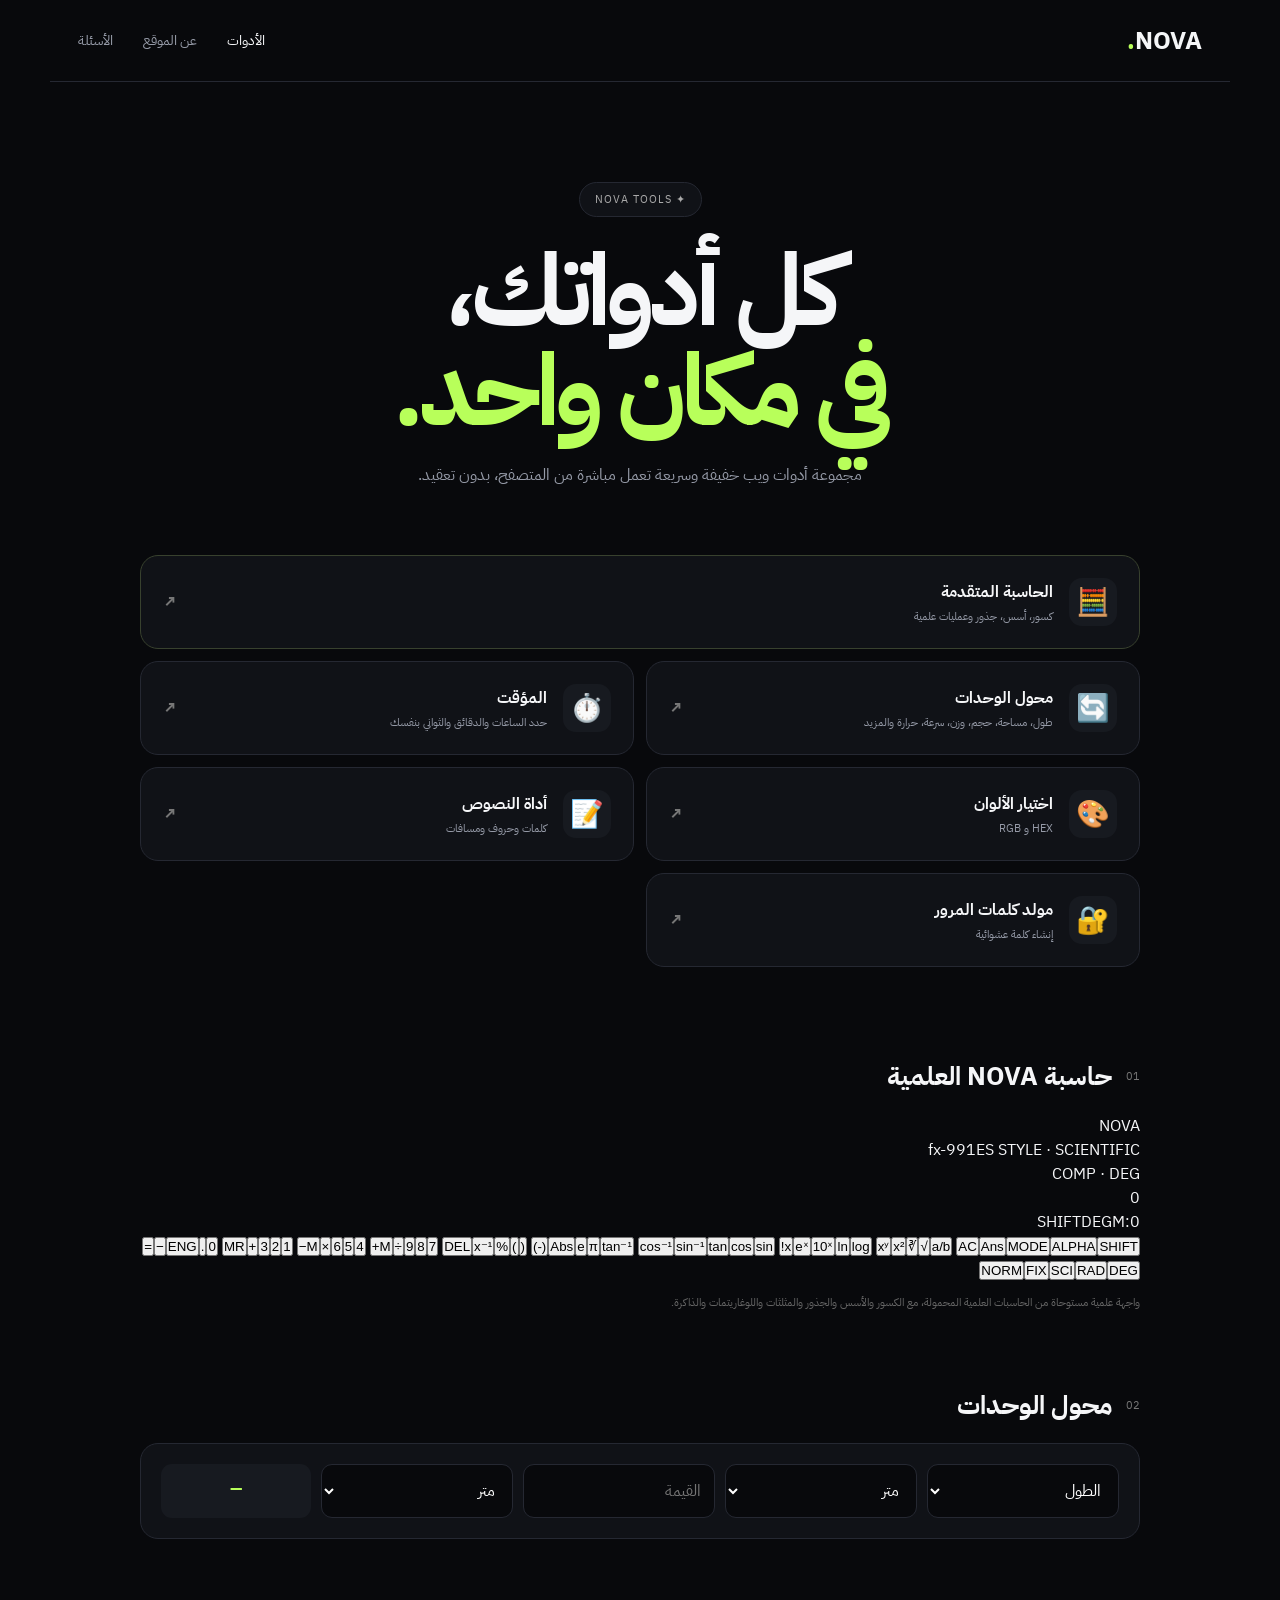
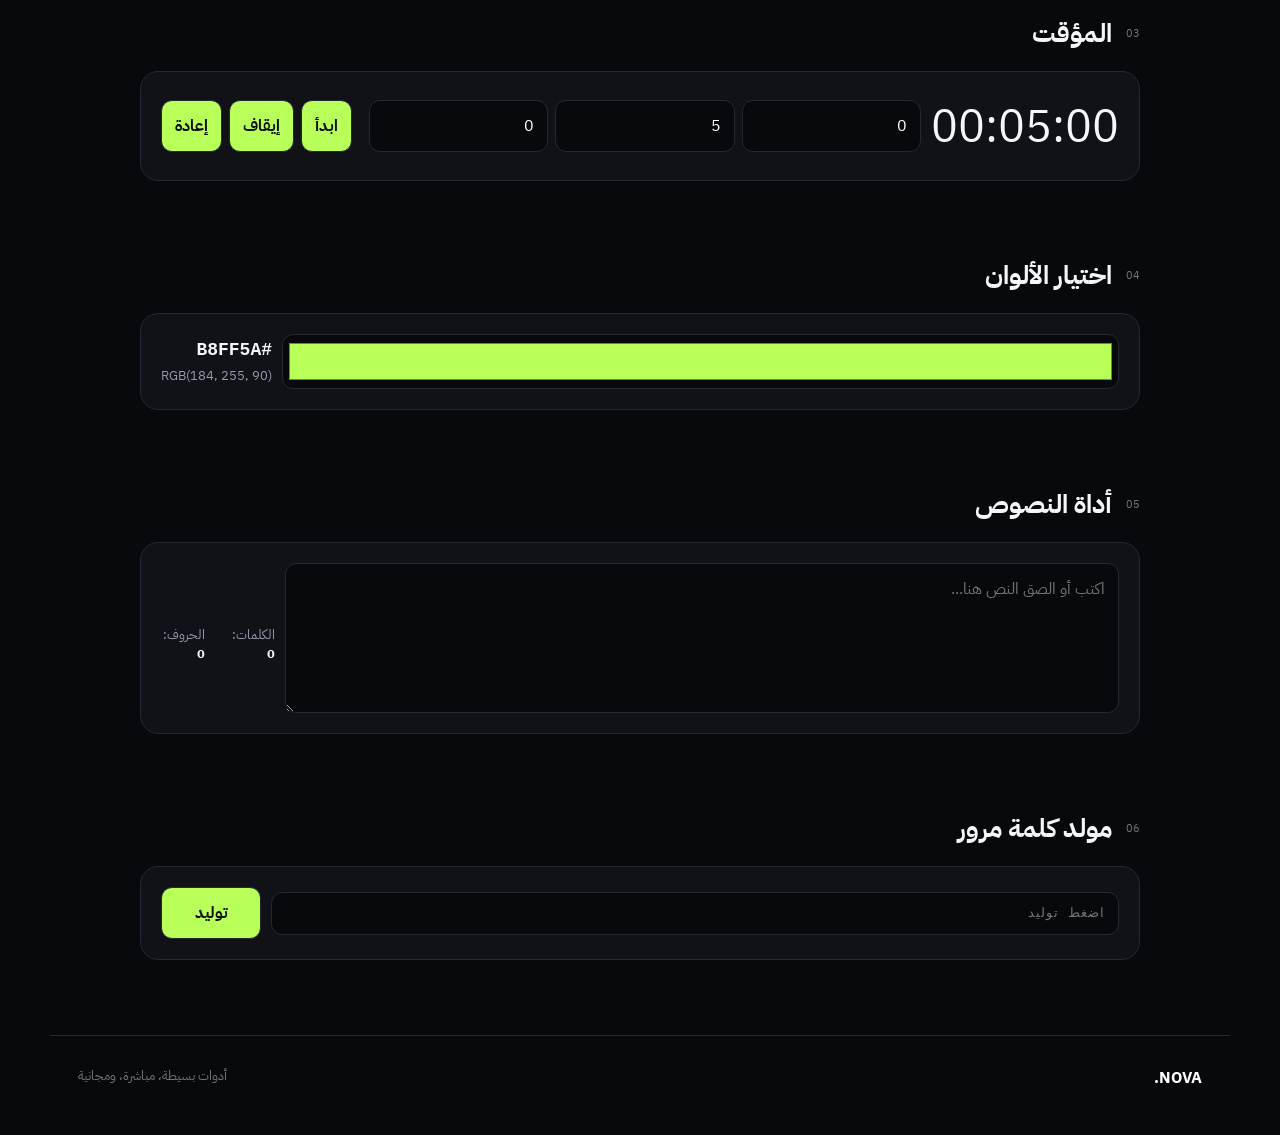
==== commit 1465733c: "Add Casio-style scientific calculator UI" ====
--- a/index.html
+++ b/index.html
@@ -10,9 +10,26 @@
 <a class="tool" href="#text"><span class="icon">📝</span><div><b>أداة النصوص</b><small>كلمات وحروف ومسافات</small></div><strong>↗</strong></a>
 <a class="tool" href="#password"><span class="icon">🔐</span><div><b>مولد كلمات المرور</b><small>إنشاء كلمة عشوائية</small></div><strong>↗</strong></a>
 </section>
-<section class="quick" id="calculator"><div class="section-title"><span>01</span><h2>الحاسبة المتقدمة</h2></div><div class="calc"><input id="calcDisplay" readonly placeholder="0"><div class="calc-grid">
-<button data-calc="sin(">sin(</button><button data-calc="cos(">cos(</button><button data-calc="tan(">tan(</button><button data-calc="√">√</button><button data-calc="x²">x²</button><button data-calc="^">^</button><button data-calc="(">(</button><button data-calc=")">)</button><button data-calc="7">7</button><button data-calc="8">8</button><button data-calc="9">9</button><button data-calc="÷">÷</button><button data-calc="4">4</button><button data-calc="5">5</button><button data-calc="6">6</button><button data-calc="×">×</button><button data-calc="1">1</button><button data-calc="2">2</button><button data-calc="3">3</button><button data-calc="−">−</button><button data-calc="0">0</button><button data-calc=".">.</button><button data-calc="⌫">⌫</button><button data-calc="+">+</button><button data-calc="C">C</button><button data-calc="%">%</button><button data-calc="1/x">1/x</button><button data-calc="=">=</button></div><p class="hint">مثال للكسور: اكتب 1 ÷ 2 = 0.5 — وللأسس استخدم x² أو ^.</p></div></section>
-<section class="quick" id="converter"><div class="section-title"><span>02</span><h2>محول الوحدات</h2></div><div class="panel converter"><select id="unitCategory"><option value="length">الطول</option><option value="area">المساحة</option><option value="volume">الحجم</option><option value="weight">الوزن</option><option value="speed">السرعة</option><option value="temp">الحرارة</option><option value="time">الوقت</option><option value="data">البيانات الرقمية</option></select><select id="fromUnit"></select><input id="unitInput" type="number" placeholder="القيمة"><select id="toUnit"></select><div class="result" id="unitResult">—</div></div></section>
+<section class="quick" id="calculator"><div class="section-title"><span>01</span><h2>حاسبة NOVA العلمية</h2></div>
+<div class="casio-wrap"><div class="casio">
+<div class="casio-top"><div class="brand">NOVA</div><div class="model">fx-991ES STYLE · SCIENTIFIC</div></div>
+<div class="screen"><div class="screen-mode" id="calcMode">COMP · DEG</div><div class="screen-main" id="calcDisplay">0</div><div class="screen-sub" id="calcSub"></div></div>
+<div class="calc-status"><span id="shiftStatus">SHIFT</span><span id="angleStatus">DEG</span><span id="memoryStatus">M:0</span></div>
+<div class="scientific-grid">
+<button data-fn="shift">SHIFT</button><button data-fn="alpha">ALPHA</button><button data-fn="mode">MODE</button><button data-fn="ans">Ans</button><button data-fn="clear">AC</button>
+<button data-fn="frac">a/b</button><button data-fn="sqrt">√</button><button data-fn="cbrt">∛</button><button data-fn="square">x²</button><button data-fn="power">xʸ</button>
+<button data-fn="log">log</button><button data-fn="ln">ln</button><button data-fn="exp">10ˣ</button><button data-fn="expe">eˣ</button><button data-fn="fact">x!</button>
+<button data-fn="sin">sin</button><button data-fn="cos">cos</button><button data-fn="tan">tan</button><button data-fn="asin">sin⁻¹</button><button data-fn="acos">cos⁻¹</button>
+<button data-fn="atan">tan⁻¹</button><button data-fn="pi">π</button><button data-fn="e">e</button><button data-fn="abs">Abs</button><button data-fn="neg">(-)</button>
+<button data-fn="lparen">(</button><button data-fn="rparen">)</button><button data-fn="percent">%</button><button data-fn="recip">x⁻¹</button><button data-fn="del">DEL</button>
+<button data-key="7">7</button><button data-key="8">8</button><button data-key="9">9</button><button data-key="÷">÷</button><button data-fn="memory">M+</button>
+<button data-key="4">4</button><button data-key="5">5</button><button data-key="6">6</button><button data-key="×">×</button><button data-fn="memory-minus">M−</button>
+<button data-key="1">1</button><button data-key="2">2</button><button data-key="3">3</button><button data-key="+">+</button><button data-fn="memory-recall">MR</button>
+<button data-key="0">0</button><button data-key=".">.</button><button data-fn="eng">ENG</button><button data-key="−">−</button><button data-fn="equal">=</button>
+</div>
+<div class="calc-extra"><button data-fn="deg">DEG</button><button data-fn="rad">RAD</button><button data-fn="sci">SCI</button><button data-fn="fix">FIX</button><button data-fn="normal">NORM</button></div>
+</div></div>
+<p class="hint">واجهة علمية مستوحاة من الحاسبات العلمية المحمولة، مع الكسور والأسس والجذور والمثلثات واللوغاريتمات والذاكرة.</p></section><section class="quick" id="converter"><div class="section-title"><span>02</span><h2>محول الوحدات</h2></div><div class="panel converter"><select id="unitCategory"><option value="length">الطول</option><option value="area">المساحة</option><option value="volume">الحجم</option><option value="weight">الوزن</option><option value="speed">السرعة</option><option value="temp">الحرارة</option><option value="time">الوقت</option><option value="data">البيانات الرقمية</option></select><select id="fromUnit"></select><input id="unitInput" type="number" placeholder="القيمة"><select id="toUnit"></select><div class="result" id="unitResult">—</div></div></section>
 <section class="quick" id="timer"><div class="section-title"><span>03</span><h2>المؤقت</h2></div><div class="panel timer"><div class="timer-display" id="timerDisplay">00:05:00</div><div class="timer-inputs"><input id="hours" type="number" min="0" max="99" value="0" placeholder="ساعات"><input id="minutes" type="number" min="0" max="59" value="5" placeholder="دقائق"><input id="seconds" type="number" min="0" max="59" value="0" placeholder="ثواني"></div><div><button id="startTimer">ابدأ</button><button id="pauseTimer">إيقاف</button><button id="resetTimer">إعادة</button></div></div></section>
 <section class="quick" id="colors"><div class="section-title"><span>04</span><h2>اختيار الألوان</h2></div><div class="panel color-panel"><input id="color" type="color" value="#b8ff5a"><div><b id="hex">#B8FF5A</b><small id="rgb">RGB(184, 255, 90)</small></div></div></section>
 <section class="quick" id="text"><div class="section-title"><span>05</span><h2>أداة النصوص</h2></div><div class="panel"><textarea id="textInput" placeholder="اكتب أو الصق النص هنا..."></textarea><div class="stats"><span>الكلمات: <b id="words">0</b></span><span>الحروف: <b id="chars">0</b></span></div></div></section>
--- a/style.css
+++ b/style.css
@@ -1 +1 @@
-@import url('https://fonts.googleapis.com/css2?family=IBM+Plex+Sans+Arabic:wght@400;500;600;700&display=swap');:root{--bg:#08090c;--card:#101217;--text:#f5f6f8;--muted:#969ba8;--line:#252832;--accent:#b8ff5a}*{box-sizing:border-box;margin:0;padding:0}html{scroll-behavior:smooth}body{font-family:'IBM Plex Sans Arabic',sans-serif;background:var(--bg);color:var(--text);min-height:100vh}a{color:inherit;text-decoration:none}nav{height:82px;max-width:1180px;margin:auto;padding:0 28px;display:flex;align-items:center;justify-content:space-between;border-bottom:1px solid var(--line)}.logo{font-size:25px;font-weight:700}.logo span,em{color:var(--accent)}em{font-style:normal}.nav-links{display:flex;gap:30px;color:var(--muted);font-size:14px}.nav-links a:hover,.nav-links .active{color:var(--text)}.menu{display:none;background:none;border:0;color:#fff;font-size:22px}.hero{max-width:900px;margin:auto;text-align:center;padding:100px 25px 65px}.badge{display:inline-block;border:1px solid var(--line);background:var(--card);border-radius:100px;padding:8px 15px;color:#aaa;font-size:11px;letter-spacing:1px}.hero h1{font-size:clamp(54px,9vw,100px);line-height:1;letter-spacing:-5px;margin:25px 0 18px}.hero p{max-width:590px;margin:auto;color:var(--muted);line-height:1.9;font-size:16px}.tools{max-width:1050px;margin:0 auto 90px;padding:0 25px;display:grid;grid-template-columns:repeat(2,1fr);gap:12px}.tool{display:flex;align-items:center;gap:16px;background:var(--card);border:1px solid var(--line);border-radius:18px;padding:22px;transition:.2s}.tool:hover{transform:translateY(-3px);border-color:#566047}.tool .icon{font-size:27px;width:48px;height:48px;display:grid;place-items:center;background:#171a20;border-radius:13px}.tool div{flex:1}.tool b{display:block;font-size:16px}.tool small{display:block;color:var(--muted);font-size:11px;margin-top:4px}.tool strong{color:#777}.featured{grid-column:span 2;border-color:#38412e}.quick{max-width:1050px;margin:0 auto 75px;padding:0 25px}.section-title{display:flex;align-items:center;gap:14px;margin-bottom:18px}.section-title span{font-size:11px;color:#777}.section-title h2{font-size:26px}.calc,.panel{background:var(--card);border:1px solid var(--line);border-radius:18px;padding:20px}.calc input{width:100%;background:#08090c;border:1px solid var(--line);border-radius:12px;padding:18px;color:#fff;font-size:25px;text-align:left;direction:ltr;margin-bottom:12px}.calc-grid{display:grid;grid-template-columns:repeat(6,1fr);gap:8px}.calc-grid button,.panel button{border:1px solid var(--line);background:#0b0d11;color:#fff;border-radius:11px;padding:13px;font:inherit;cursor:pointer}.calc-grid button:hover,.panel button:hover{border-color:#657051}.calc-grid button[data-calc="="],.panel button{background:var(--accent);color:#0b0d08;font-weight:700}.panel{display:flex;gap:10px;align-items:center}.panel select,.panel input,.panel textarea{background:#08090c;border:1px solid var(--line);color:#fff;border-radius:11px;padding:13px;font:inherit;outline:none}.panel select,.panel input{flex:1}.result{padding:13px 16px;border-radius:11px;background:#171a20;min-width:180px;text-align:center;color:var(--accent);font-weight:700}.timer{justify-content:space-between}.timer #timerDisplay{font-size:48px;font-variant-numeric:tabular-nums}.timer button{margin-right:7px}.color-panel{justify-content:flex-start}.color-panel input[type=color]{width:70px;height:55px;padding:4px}.color-panel small{display:block;color:var(--muted);margin-top:4px}.color-panel b{font-family:monospace;font-size:18px}.panel textarea{width:100%;height:150px;resize:vertical}.stats{display:flex;gap:25px;color:var(--muted);font-size:13px;margin-top:12px}.stats b{color:var(--text)}.password input{font-family:monospace;letter-spacing:1px}.password button{min-width:100px}footer{max-width:1180px;margin:auto;padding:30px 28px 45px;border-top:1px solid var(--line);display:flex;justify-content:space-between;color:#777}footer b{color:#fff}@media(max-width:700px){.nav-links{display:none}.menu{display:block}.hero{padding-top:70px}.hero h1{letter-spacing:-3px}.tools{grid-template-columns:1fr}.featured{grid-column:span 1}.calc-grid{grid-template-columns:repeat(4,1fr)}.panel,.timer{flex-direction:column;align-items:stretch}.result{min-width:0}.quick{margin-bottom:55px}footer{gap:20px;flex-direction:column}}+@import url('https://fonts.googleapis.com/css2?family=IBM+Plex+Sans+Arabic:wght@400;500;600;700&display=swap');:root{--bg:#08090c;--card:#101217;--text:#f5f6f8;--muted:#969ba8;--line:#252832;--accent:#b8ff5a}*{box-sizing:border-box;margin:0;padding:0}html{scroll-behavior:smooth}body{font-family:'IBM Plex Sans Arabic',sans-serif;background:var(--bg);color:var(--text);min-height:100vh}a{color:inherit;text-decoration:none}nav{height:82px;max-width:1180px;margin:auto;padding:0 28px;display:flex;align-items:center;justify-content:space-between;border-bottom:1px solid var(--line)}.logo{font-size:25px;font-weight:700}.logo span,em{color:var(--accent)}em{font-style:normal}.nav-links{display:flex;gap:30px;color:var(--muted);font-size:14px}.nav-links a:hover,.nav-links .active{color:var(--text)}.menu{display:none;background:none;border:0;color:#fff;font-size:22px}.hero{max-width:900px;margin:auto;text-align:center;padding:100px 25px 65px}.badge{display:inline-block;border:1px solid var(--line);background:var(--card);border-radius:100px;padding:8px 15px;color:#aaa;font-size:11px;letter-spacing:1px}.hero h1{font-size:clamp(54px,9vw,100px);line-height:1;letter-spacing:-5px;margin:25px 0 18px}.hero p{max-width:590px;margin:auto;color:var(--muted);line-height:1.9;font-size:16px}.tools{max-width:1050px;margin:0 auto 90px;padding:0 25px;display:grid;grid-template-columns:repeat(2,1fr);gap:12px}.tool{display:flex;align-items:center;gap:16px;background:var(--card);border:1px solid var(--line);border-radius:18px;padding:22px;transition:.2s}.tool:hover{transform:translateY(-3px);border-color:#566047}.tool .icon{font-size:27px;width:48px;height:48px;display:grid;place-items:center;background:#171a20;border-radius:13px}.tool div{flex:1}.tool b{display:block;font-size:16px}.tool small{display:block;color:var(--muted);font-size:11px;margin-top:4px}.tool strong{color:#777}.featured{grid-column:span 2;border-color:#38412e}.quick{max-width:1050px;margin:0 auto 75px;padding:0 25px}.section-title{display:flex;align-items:center;gap:14px;margin-bottom:18px}.section-title span{font-size:11px;color:#777}.section-title h2{font-size:26px}.calc,.panel{background:var(--card);border:1px solid var(--line);border-radius:18px;padding:20px}.calc input{width:100%;background:#08090c;border:1px solid var(--line);border-radius:12px;padding:18px;color:#fff;font-size:25px;text-align:left;direction:ltr;margin-bottom:12px}.calc-grid{display:grid;grid-template-columns:repeat(7,1fr);gap:8px}.calc-grid button,.panel button{border:1px solid var(--line);background:#0b0d11;color:#fff;border-radius:11px;padding:13px;font:inherit;cursor:pointer}.calc-grid button:hover,.panel button:hover{border-color:#657051}.calc-grid button[data-calc="="],.panel button{background:var(--accent);color:#0b0d08;font-weight:700}.hint{color:#666;font-size:11px;margin-top:12px}.panel{display:flex;gap:10px;align-items:center}.panel select,.panel input,.panel textarea{background:#08090c;border:1px solid var(--line);color:#fff;border-radius:11px;padding:13px;font:inherit;outline:none}.panel select,.panel input{flex:1;min-width:0}.result{padding:13px 16px;border-radius:11px;background:#171a20;min-width:150px;text-align:center;color:var(--accent);font-weight:700}.converter{align-items:stretch}.timer{justify-content:space-between;flex-wrap:wrap}.timer-display{font-size:45px;font-variant-numeric:tabular-nums;min-width:170px}.timer-inputs{display:flex;gap:7px;flex:1}.timer-inputs input{width:90px}.timer button{margin-right:7px}.color-panel{justify-content:flex-start}.color-panel input[type=color]{width:70px;height:55px;padding:4px}.color-panel small{display:block;color:var(--muted);margin-top:4px}.color-panel b{font-family:monospace;font-size:18px}.panel textarea{width:100%;height:150px;resize:vertical}.stats{display:flex;gap:25px;color:var(--muted);font-size:13px;margin-top:12px}.stats b{color:var(--text)}.password input{font-family:monospace;letter-spacing:1px}.password button{min-width:100px}footer{max-width:1180px;margin:auto;padding:30px 28px 45px;border-top:1px solid var(--line);display:flex;justify-content:space-between;color:#777}footer b{color:#fff}@media(max-width:700px){.nav-links{display:none}.menu{display:block}.hero{padding-top:70px}.hero h1{letter-spacing:-3px}.tools{grid-template-columns:1fr}.featured{grid-column:span 1}.calc-grid{grid-template-columns:repeat(4,1fr)}.panel,.timer{flex-direction:column;align-items:stretch}.converter{display:grid;grid-template-columns:1fr 1fr}.converter input,.converter .result{width:100%}.timer-inputs{display:grid;grid-template-columns:repeat(3,1fr)}.timer-inputs input{width:auto}.result{min-width:0}.quick{margin-bottom:55px}footer{gap:20px;flex-direction:column}}
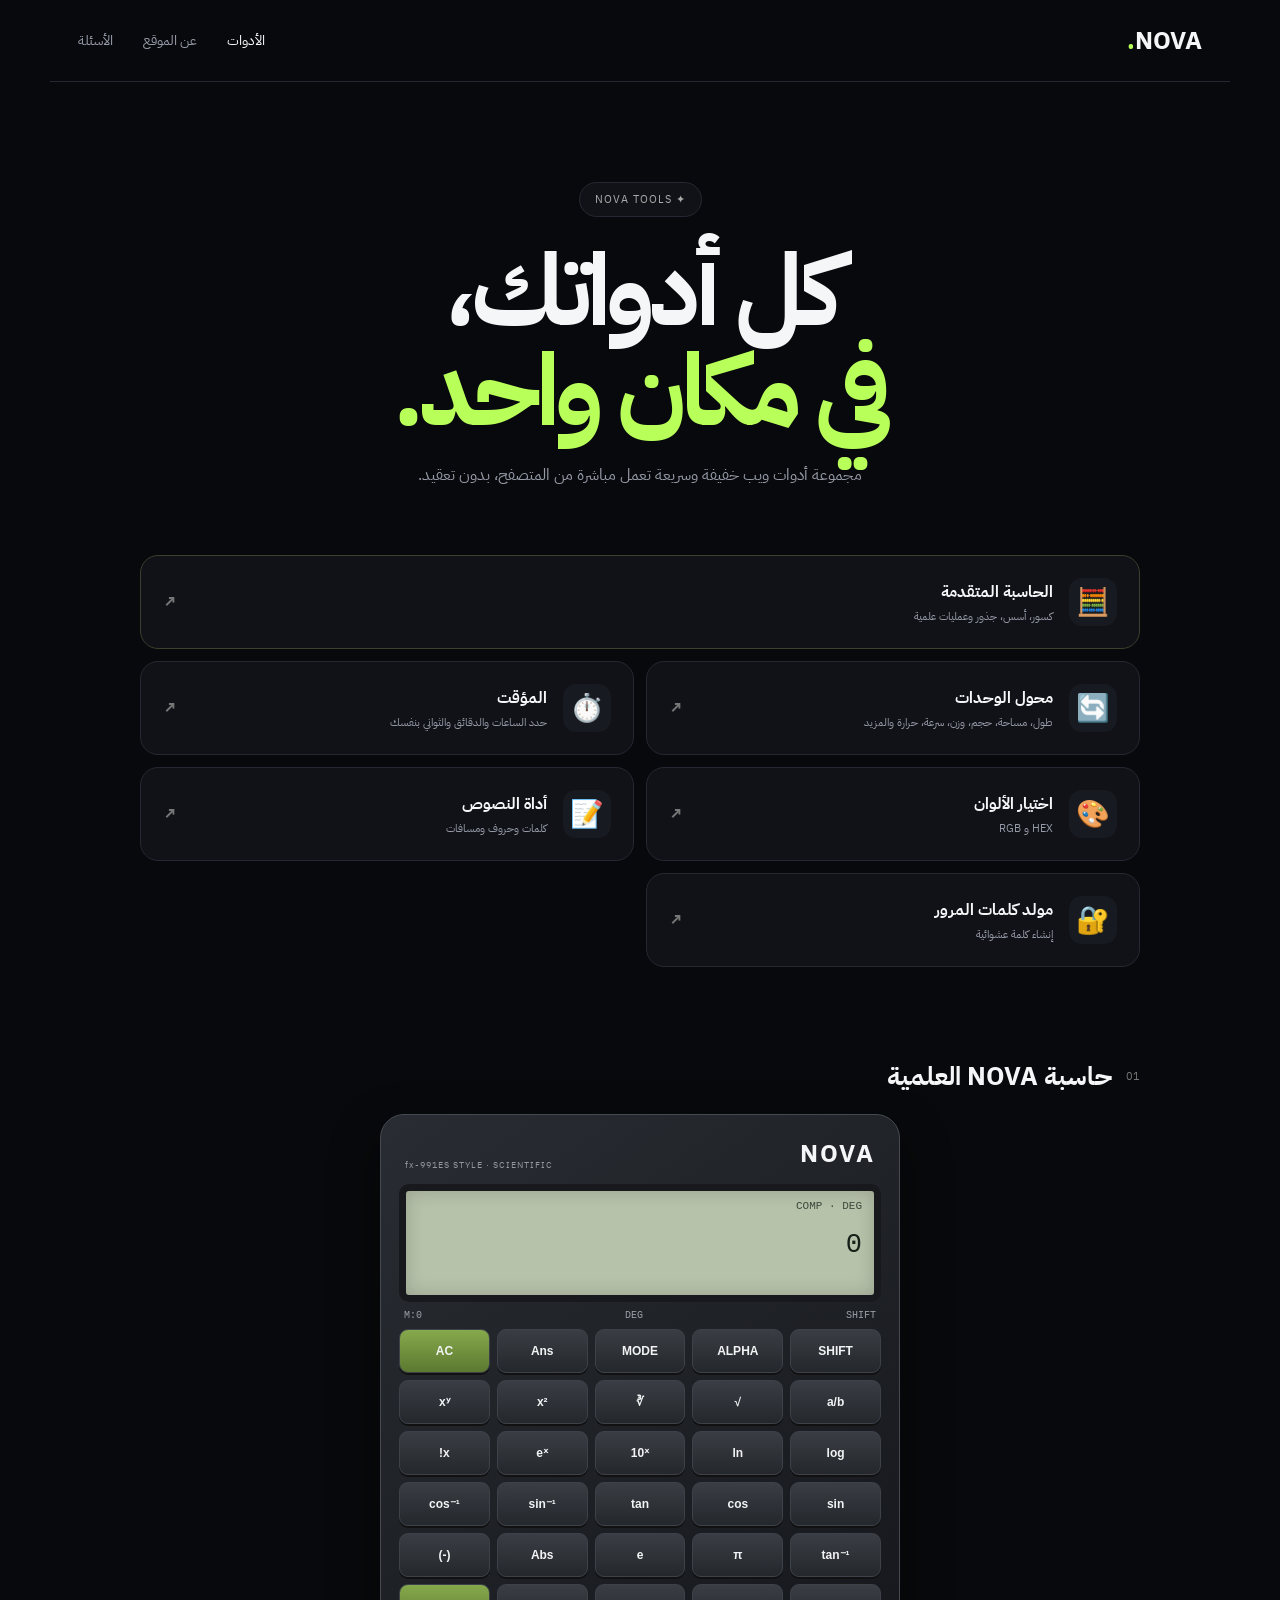
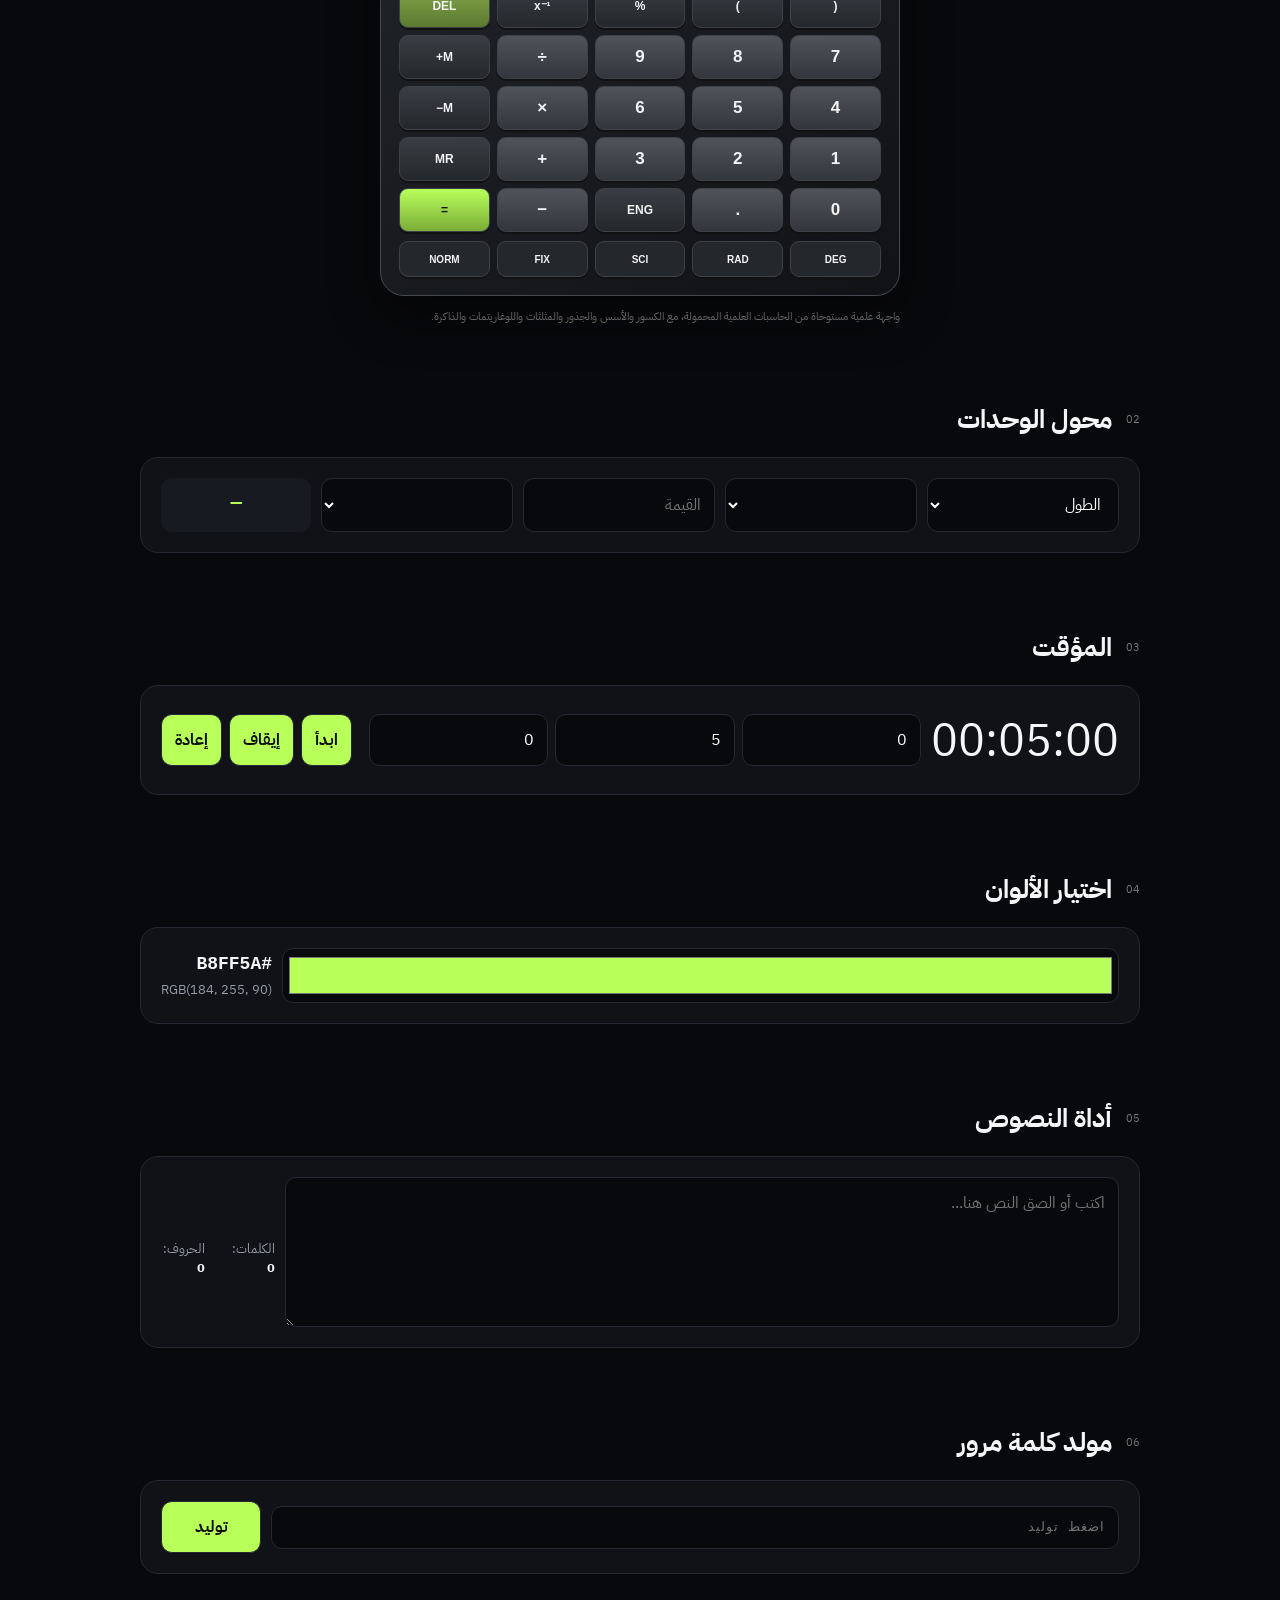
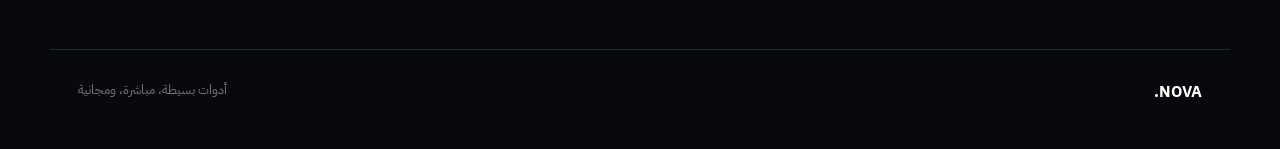
==== commit a659deaf: "Fix scientific calculator layout on GitHub Pages" ====
--- a/index.html
+++ b/index.html
@@ -1,5 +1,25 @@
 <!doctype html>
-<html lang="ar" dir="rtl"><head><meta charset="UTF-8"><meta name="viewport" content="width=device-width,initial-scale=1"><meta name="description" content="NOVA Tools — أدوات ويب سريعة ومفيدة"><title>NOVA Tools</title><link rel="stylesheet" href="style.css"></head>
+<html lang="ar" dir="rtl"><head><meta charset="UTF-8"><meta name="viewport" content="width=device-width,initial-scale=1"><meta name="description" content="NOVA Tools — أدوات ويب سريعة ومفيدة"><title>NOVA Tools</title><link rel="stylesheet" href="style.css"><style id="calculator-style">
+#calculator .casio-wrap{display:flex!important;justify-content:center!important;width:100%!important}
+#calculator .casio{width:min(520px,100%)!important;background:linear-gradient(145deg,#292c32,#101216)!important;border:1px solid #454a52!important;border-radius:24px!important;padding:18px!important;box-shadow:0 20px 50px rgba(0,0,0,.45)!important}
+#calculator .casio-top{display:flex!important;align-items:flex-end!important;justify-content:space-between!important;padding:2px 6px 12px!important}
+#calculator .brand{font-weight:800!important;font-size:25px!important;letter-spacing:2px!important}
+#calculator .model{font-size:9px!important;color:#9298a1!important;letter-spacing:1px!important}
+#calculator .screen{display:block!important;width:100%!important;background:#b7c2aa!important;border:7px solid #17191d!important;border-radius:10px!important;min-height:118px!important;padding:9px 12px!important;color:#172018!important;box-shadow:inset 0 0 18px rgba(0,0,0,.18)!important}
+#calculator .screen-mode{font:11px monospace!important;opacity:.75!important}
+#calculator .screen-main{font:27px monospace!important;min-height:48px!important;display:flex!important;align-items:flex-end!important;justify-content:flex-end!important;overflow:auto!important;direction:ltr!important;white-space:nowrap!important}
+#calculator .screen-sub{font:12px monospace!important;text-align:right!important;min-height:18px!important;direction:ltr!important}
+#calculator .calc-status{display:flex!important;justify-content:space-between!important;color:#9aa0a9!important;font:10px monospace!important;padding:8px 5px!important}
+#calculator .scientific-grid{display:grid!important;grid-template-columns:repeat(5,minmax(0,1fr))!important;gap:7px!important;width:100%!important}
+#calculator .scientific-grid button{display:block!important;width:100%!important;min-height:44px!important;border:1px solid #3d424a!important;border-radius:9px!important;background:linear-gradient(#3a3d43,#24272c)!important;color:#f2f3f4!important;font:600 12px 'IBM Plex Sans Arabic',sans-serif!important;box-shadow:0 2px 0 #111!important;cursor:pointer!important}
+#calculator .scientific-grid button[data-fn="clear"],#calculator .scientific-grid button[data-fn="del"]{background:linear-gradient(#86a94c,#5c7930)!important}
+#calculator .scientific-grid button[data-fn="equal"]{background:linear-gradient(#b8ff5a,#7cad38)!important;color:#10150c!important}
+#calculator .scientific-grid button[data-key]{background:linear-gradient(#50545a,#33363c)!important;font-size:17px!important}
+#calculator .calc-extra{display:grid!important;grid-template-columns:repeat(5,minmax(0,1fr))!important;gap:7px!important;margin-top:9px!important}
+#calculator .calc-extra button{width:100%!important;min-height:36px!important;border:1px solid #3d424a!important;border-radius:9px!important;background:#24272c!important;color:#f2f3f4!important;font:600 10px 'IBM Plex Sans Arabic',sans-serif!important}
+#calculator .hint{max-width:520px!important;margin:12px auto 0!important}
+@media(max-width:600px){#calculator .casio{padding:12px!important;border-radius:18px!important}#calculator .scientific-grid{gap:5px!important}#calculator .scientific-grid button{min-height:40px!important;font-size:10px!important}#calculator .scientific-grid button[data-key]{font-size:15px!important}}
+</style></head>
 <body><nav><a class="logo" href="index.html">NOVA<span>.</span></a><div class="nav-links"><a class="active" href="index.html">الأدوات</a><a href="about.html">عن الموقع</a><a href="faq.html">الأسئلة</a></div><button class="menu">☰</button></nav>
 <main><section class="hero"><div class="badge">✦ NOVA TOOLS</div><h1>كل أدواتك،<br><em>في مكان واحد.</em></h1><p>مجموعة أدوات ويب خفيفة وسريعة تعمل مباشرة من المتصفح، بدون تعقيد.</p></section>
 <section class="tools">
--- a/style.css
+++ b/style.css
@@ -1 +1,3 @@
-@import url('https://fonts.googleapis.com/css2?family=IBM+Plex+Sans+Arabic:wght@400;500;600;700&display=swap');:root{--bg:#08090c;--card:#101217;--text:#f5f6f8;--muted:#969ba8;--line:#252832;--accent:#b8ff5a}*{box-sizing:border-box;margin:0;padding:0}html{scroll-behavior:smooth}body{font-family:'IBM Plex Sans Arabic',sans-serif;background:var(--bg);color:var(--text);min-height:100vh}a{color:inherit;text-decoration:none}nav{height:82px;max-width:1180px;margin:auto;padding:0 28px;display:flex;align-items:center;justify-content:space-between;border-bottom:1px solid var(--line)}.logo{font-size:25px;font-weight:700}.logo span,em{color:var(--accent)}em{font-style:normal}.nav-links{display:flex;gap:30px;color:var(--muted);font-size:14px}.nav-links a:hover,.nav-links .active{color:var(--text)}.menu{display:none;background:none;border:0;color:#fff;font-size:22px}.hero{max-width:900px;margin:auto;text-align:center;padding:100px 25px 65px}.badge{display:inline-block;border:1px solid var(--line);background:var(--card);border-radius:100px;padding:8px 15px;color:#aaa;font-size:11px;letter-spacing:1px}.hero h1{font-size:clamp(54px,9vw,100px);line-height:1;letter-spacing:-5px;margin:25px 0 18px}.hero p{max-width:590px;margin:auto;color:var(--muted);line-height:1.9;font-size:16px}.tools{max-width:1050px;margin:0 auto 90px;padding:0 25px;display:grid;grid-template-columns:repeat(2,1fr);gap:12px}.tool{display:flex;align-items:center;gap:16px;background:var(--card);border:1px solid var(--line);border-radius:18px;padding:22px;transition:.2s}.tool:hover{transform:translateY(-3px);border-color:#566047}.tool .icon{font-size:27px;width:48px;height:48px;display:grid;place-items:center;background:#171a20;border-radius:13px}.tool div{flex:1}.tool b{display:block;font-size:16px}.tool small{display:block;color:var(--muted);font-size:11px;margin-top:4px}.tool strong{color:#777}.featured{grid-column:span 2;border-color:#38412e}.quick{max-width:1050px;margin:0 auto 75px;padding:0 25px}.section-title{display:flex;align-items:center;gap:14px;margin-bottom:18px}.section-title span{font-size:11px;color:#777}.section-title h2{font-size:26px}.calc,.panel{background:var(--card);border:1px solid var(--line);border-radius:18px;padding:20px}.calc input{width:100%;background:#08090c;border:1px solid var(--line);border-radius:12px;padding:18px;color:#fff;font-size:25px;text-align:left;direction:ltr;margin-bottom:12px}.calc-grid{display:grid;grid-template-columns:repeat(7,1fr);gap:8px}.calc-grid button,.panel button{border:1px solid var(--line);background:#0b0d11;color:#fff;border-radius:11px;padding:13px;font:inherit;cursor:pointer}.calc-grid button:hover,.panel button:hover{border-color:#657051}.calc-grid button[data-calc="="],.panel button{background:var(--accent);color:#0b0d08;font-weight:700}.hint{color:#666;font-size:11px;margin-top:12px}.panel{display:flex;gap:10px;align-items:center}.panel select,.panel input,.panel textarea{background:#08090c;border:1px solid var(--line);color:#fff;border-radius:11px;padding:13px;font:inherit;outline:none}.panel select,.panel input{flex:1;min-width:0}.result{padding:13px 16px;border-radius:11px;background:#171a20;min-width:150px;text-align:center;color:var(--accent);font-weight:700}.converter{align-items:stretch}.timer{justify-content:space-between;flex-wrap:wrap}.timer-display{font-size:45px;font-variant-numeric:tabular-nums;min-width:170px}.timer-inputs{display:flex;gap:7px;flex:1}.timer-inputs input{width:90px}.timer button{margin-right:7px}.color-panel{justify-content:flex-start}.color-panel input[type=color]{width:70px;height:55px;padding:4px}.color-panel small{display:block;color:var(--muted);margin-top:4px}.color-panel b{font-family:monospace;font-size:18px}.panel textarea{width:100%;height:150px;resize:vertical}.stats{display:flex;gap:25px;color:var(--muted);font-size:13px;margin-top:12px}.stats b{color:var(--text)}.password input{font-family:monospace;letter-spacing:1px}.password button{min-width:100px}footer{max-width:1180px;margin:auto;padding:30px 28px 45px;border-top:1px solid var(--line);display:flex;justify-content:space-between;color:#777}footer b{color:#fff}@media(max-width:700px){.nav-links{display:none}.menu{display:block}.hero{padding-top:70px}.hero h1{letter-spacing:-3px}.tools{grid-template-columns:1fr}.featured{grid-column:span 1}.calc-grid{grid-template-columns:repeat(4,1fr)}.panel,.timer{flex-direction:column;align-items:stretch}.converter{display:grid;grid-template-columns:1fr 1fr}.converter input,.converter .result{width:100%}.timer-inputs{display:grid;grid-template-columns:repeat(3,1fr)}.timer-inputs input{width:auto}.result{min-width:0}.quick{margin-bottom:55px}footer{gap:20px;flex-direction:column}}+@import url('https://fonts.googleapis.com/css2?family=IBM+Plex+Sans+Arabic:wght@400;500;600;700&display=swap');:root{--bg:#08090c;--card:#101217;--text:#f5f6f8;--muted:#969ba8;--line:#252832;--accent:#b8ff5a}*{box-sizing:border-box;margin:0;padding:0}html{scroll-behavior:smooth}body{font-family:'IBM Plex Sans Arabic',sans-serif;background:var(--bg);color:var(--text);min-height:100vh}a{color:inherit;text-decoration:none}nav{height:82px;max-width:1180px;margin:auto;padding:0 28px;display:flex;align-items:center;justify-content:space-between;border-bottom:1px solid var(--line)}.logo{font-size:25px;font-weight:700}.logo span,em{color:var(--accent)}em{font-style:normal}.nav-links{display:flex;gap:30px;color:var(--muted);font-size:14px}.nav-links a:hover,.nav-links .active{color:var(--text)}.menu{display:none;background:none;border:0;color:#fff;font-size:22px}.hero{max-width:900px;margin:auto;text-align:center;padding:100px 25px 65px}.badge{display:inline-block;border:1px solid var(--line);background:var(--card);border-radius:100px;padding:8px 15px;color:#aaa;font-size:11px;letter-spacing:1px}.hero h1{font-size:clamp(54px,9vw,100px);line-height:1;letter-spacing:-5px;margin:25px 0 18px}.hero p{max-width:590px;margin:auto;color:var(--muted);line-height:1.9;font-size:16px}.tools{max-width:1050px;margin:0 auto 90px;padding:0 25px;display:grid;grid-template-columns:repeat(2,1fr);gap:12px}.tool{display:flex;align-items:center;gap:16px;background:var(--card);border:1px solid var(--line);border-radius:18px;padding:22px;transition:.2s}.tool:hover{transform:translateY(-3px);border-color:#566047}.tool .icon{font-size:27px;width:48px;height:48px;display:grid;place-items:center;background:#171a20;border-radius:13px}.tool div{flex:1}.tool b{display:block;font-size:16px}.tool small{display:block;color:var(--muted);font-size:11px;margin-top:4px}.tool strong{color:#777}.featured{grid-column:span 2;border-color:#38412e}.quick{max-width:1050px;margin:0 auto 75px;padding:0 25px}.section-title{display:flex;align-items:center;gap:14px;margin-bottom:18px}.section-title span{font-size:11px;color:#777}.section-title h2{font-size:26px}.calc,.panel{background:var(--card);border:1px solid var(--line);border-radius:18px;padding:20px}.calc input{width:100%;background:#08090c;border:1px solid var(--line);border-radius:12px;padding:18px;color:#fff;font-size:25px;text-align:left;direction:ltr;margin-bottom:12px}.calc-grid{display:grid;grid-template-columns:repeat(7,1fr);gap:8px}.calc-grid button,.panel button{border:1px solid var(--line);background:#0b0d11;color:#fff;border-radius:11px;padding:13px;font:inherit;cursor:pointer}.calc-grid button:hover,.panel button:hover{border-color:#657051}.calc-grid button[data-calc="="],.panel button{background:var(--accent);color:#0b0d08;font-weight:700}.hint{color:#666;font-size:11px;margin-top:12px}.panel{display:flex;gap:10px;align-items:center}.panel select,.panel input,.panel textarea{background:#08090c;border:1px solid var(--line);color:#fff;border-radius:11px;padding:13px;font:inherit;outline:none}.panel select,.panel input{flex:1;min-width:0}.result{padding:13px 16px;border-radius:11px;background:#171a20;min-width:150px;text-align:center;color:var(--accent);font-weight:700}.converter{align-items:stretch}.timer{justify-content:space-between;flex-wrap:wrap}.timer-display{font-size:45px;font-variant-numeric:tabular-nums;min-width:170px}.timer-inputs{display:flex;gap:7px;flex:1}.timer-inputs input{width:90px}.timer button{margin-right:7px}.color-panel{justify-content:flex-start}.color-panel input[type=color]{width:70px;height:55px;padding:4px}.color-panel small{display:block;color:var(--muted);margin-top:4px}.color-panel b{font-family:monospace;font-size:18px}.panel textarea{width:100%;height:150px;resize:vertical}.stats{display:flex;gap:25px;color:var(--muted);font-size:13px;margin-top:12px}.stats b{color:var(--text)}.password input{font-family:monospace;letter-spacing:1px}.password button{min-width:100px}footer{max-width:1180px;margin:auto;padding:30px 28px 45px;border-top:1px solid var(--line);display:flex;justify-content:space-between;color:#777}footer b{color:#fff}@media(max-width:700px){.nav-links{display:none}.menu{display:block}.hero{padding-top:70px}.hero h1{letter-spacing:-3px}.tools{grid-template-columns:1fr}.featured{grid-column:span 1}.calc-grid{grid-template-columns:repeat(4,1fr)}.panel,.timer{flex-direction:column;align-items:stretch}.converter{display:grid;grid-template-columns:1fr 1fr}.converter input,.converter .result{width:100%}.timer-inputs{display:grid;grid-template-columns:repeat(3,1fr)}.timer-inputs input{width:auto}.result{min-width:0}.quick{margin-bottom:55px}footer{gap:20px;flex-direction:column}}
+/* NOVA scientific calculator */
+.casio-wrap{display:flex;justify-content:center}.casio{width:min(100%,520px);background:linear-gradient(145deg,#26282d,#101216 72%);border:1px solid #3d4149;border-radius:24px;padding:18px;box-shadow:0 20px 50px rgba(0,0,0,.4),inset 0 1px rgba(255,255,255,.08)}.casio-top{display:flex;align-items:end;justify-content:space-between;padding:2px 6px 12px}.brand{font-weight:800;font-size:25px;letter-spacing:2px}.model{font-size:9px;color:#9298a1;letter-spacing:1px}.screen{background:#b7c2aa;border:7px solid #17191d;border-radius:10px;min-height:118px;padding:9px 12px;color:#172018;box-shadow:inset 0 0 18px rgba(0,0,0,.18)}.screen-mode{font:11px monospace;opacity:.75}.screen-main{font:27px monospace;min-height:48px;display:flex;align-items:end;justify-content:flex-end;overflow:auto;direction:ltr;white-space:nowrap}.screen-sub{font:12px monospace;text-align:right;min-height:18px;direction:ltr}.calc-status{display:flex;justify-content:space-between;color:#9aa0a9;font:10px monospace;padding:8px 5px}.scientific-grid{display:grid;grid-template-columns:repeat(5,1fr);gap:7px}.scientific-grid button,.calc-extra button{min-height:44px;border:1px solid #3d424a;border-radius:9px;background:linear-gradient(#3a3d43,#24272c);color:#f2f3f4;font:600 12px 'IBM Plex Sans Arabic',sans-serif;box-shadow:0 2px 0 #111;cursor:pointer;touch-action:manipulation}.scientific-grid button:active,.calc-extra button:active{transform:translateY(1px);box-shadow:0 1px 0 #111}.scientific-grid button[data-fn="clear"],.scientific-grid button[data-fn="del"]{background:linear-gradient(#86a94c,#5c7930);color:#fff}.scientific-grid button[data-fn="equal"]{background:linear-gradient(#b8ff5a,#7cad38);color:#10150c}.scientific-grid button[data-key]{background:linear-gradient(#50545a,#33363c);font-size:17px}.calc-extra{display:grid;grid-template-columns:repeat(5,1fr);gap:7px;margin-top:9px}.calc-extra button{min-height:36px;font-size:10px}.calc-extra button.active{border-color:#b8ff5a;color:#b8ff5a}.hint{max-width:520px;margin:12px auto 0}@media(max-width:480px){.casio{padding:12px;border-radius:18px}.scientific-grid{gap:5px}.scientific-grid button{min-height:40px;font-size:10px}.scientific-grid button[data-key]{font-size:15px}.screen-main{font-size:22px}.model{display:none}}
